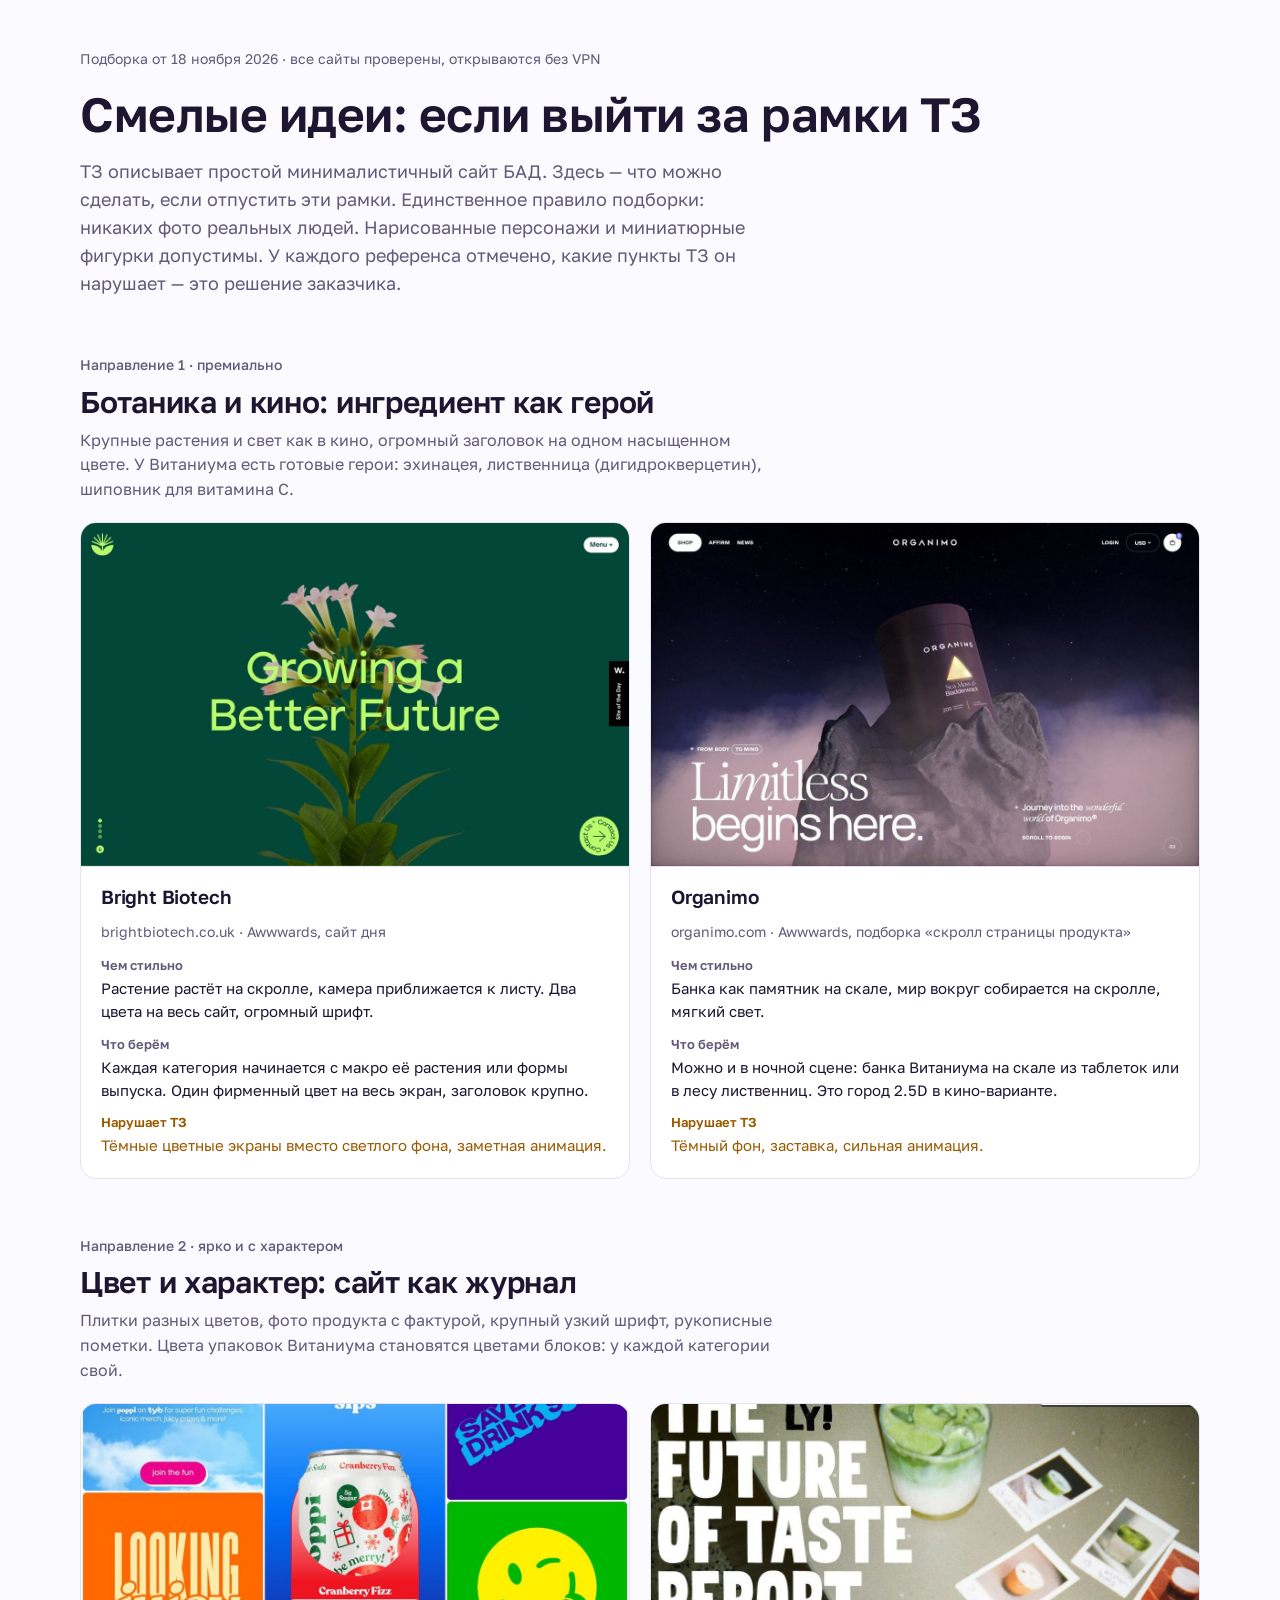
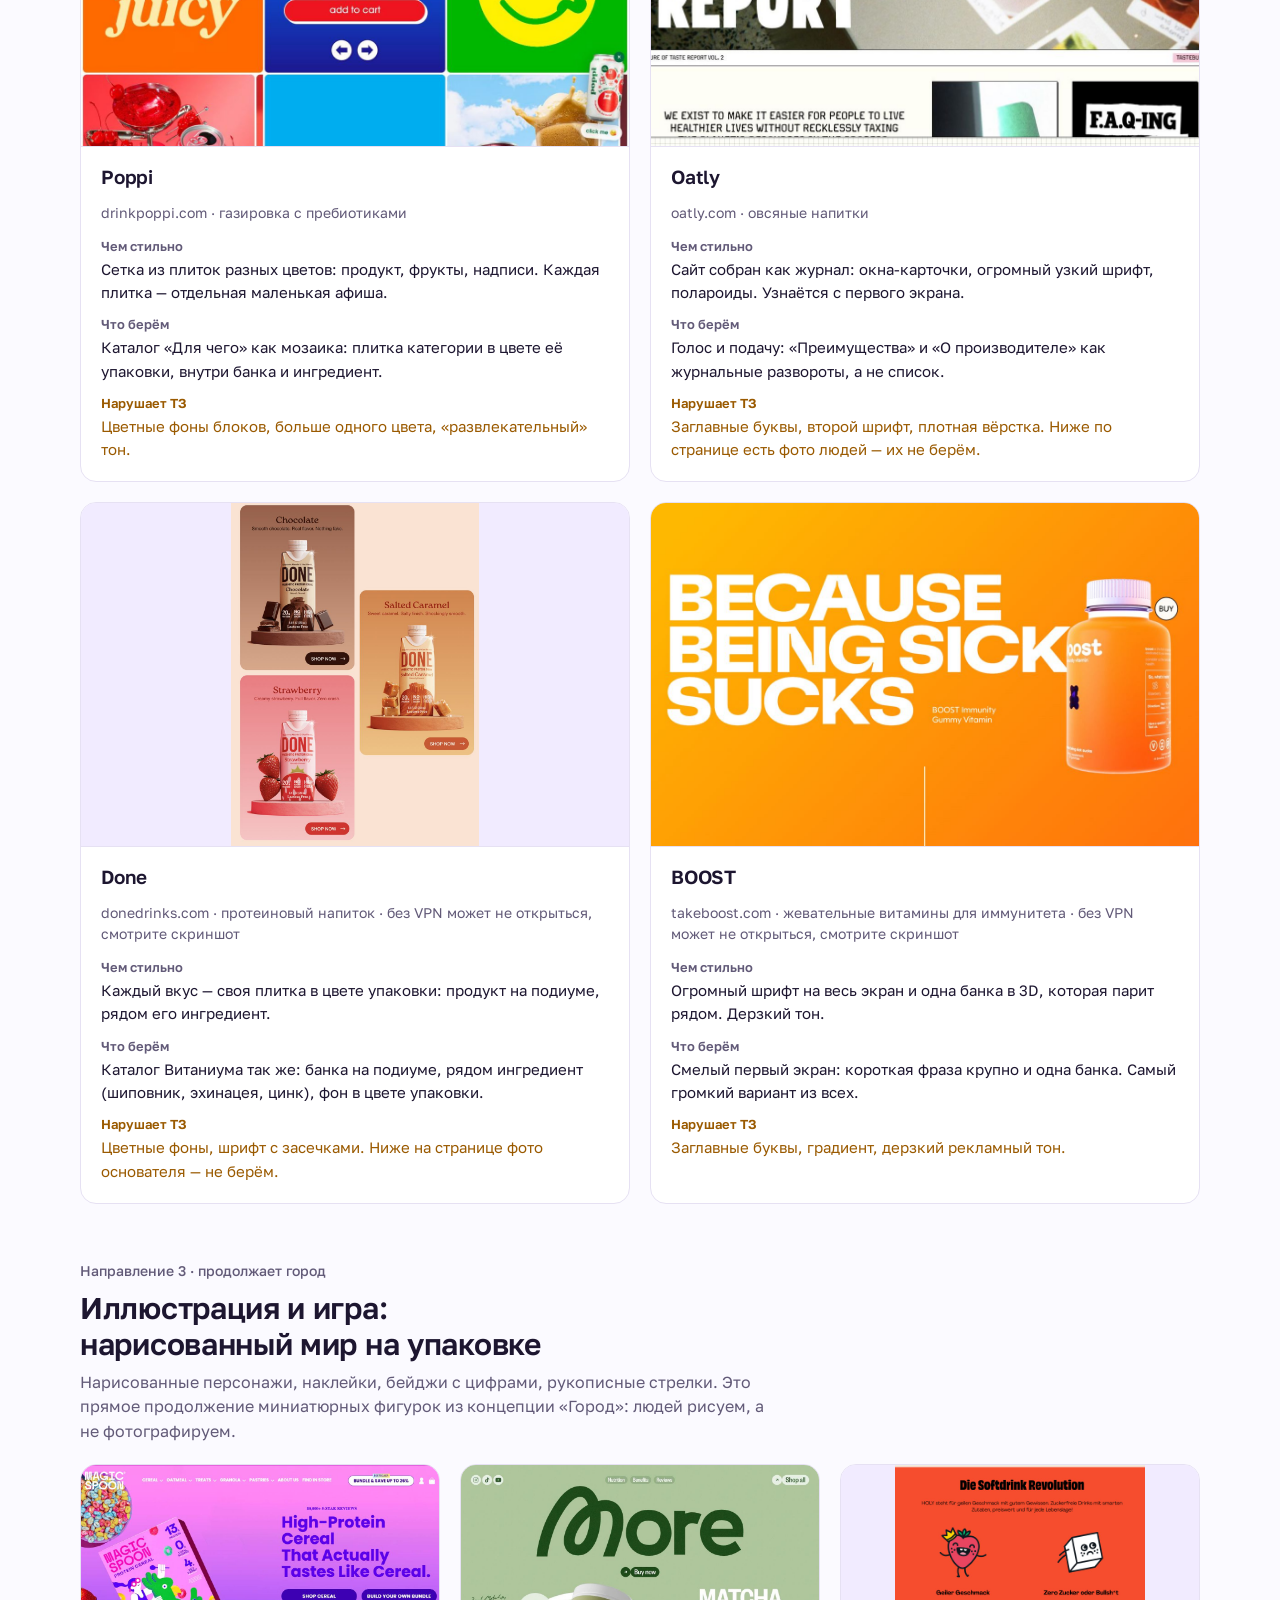
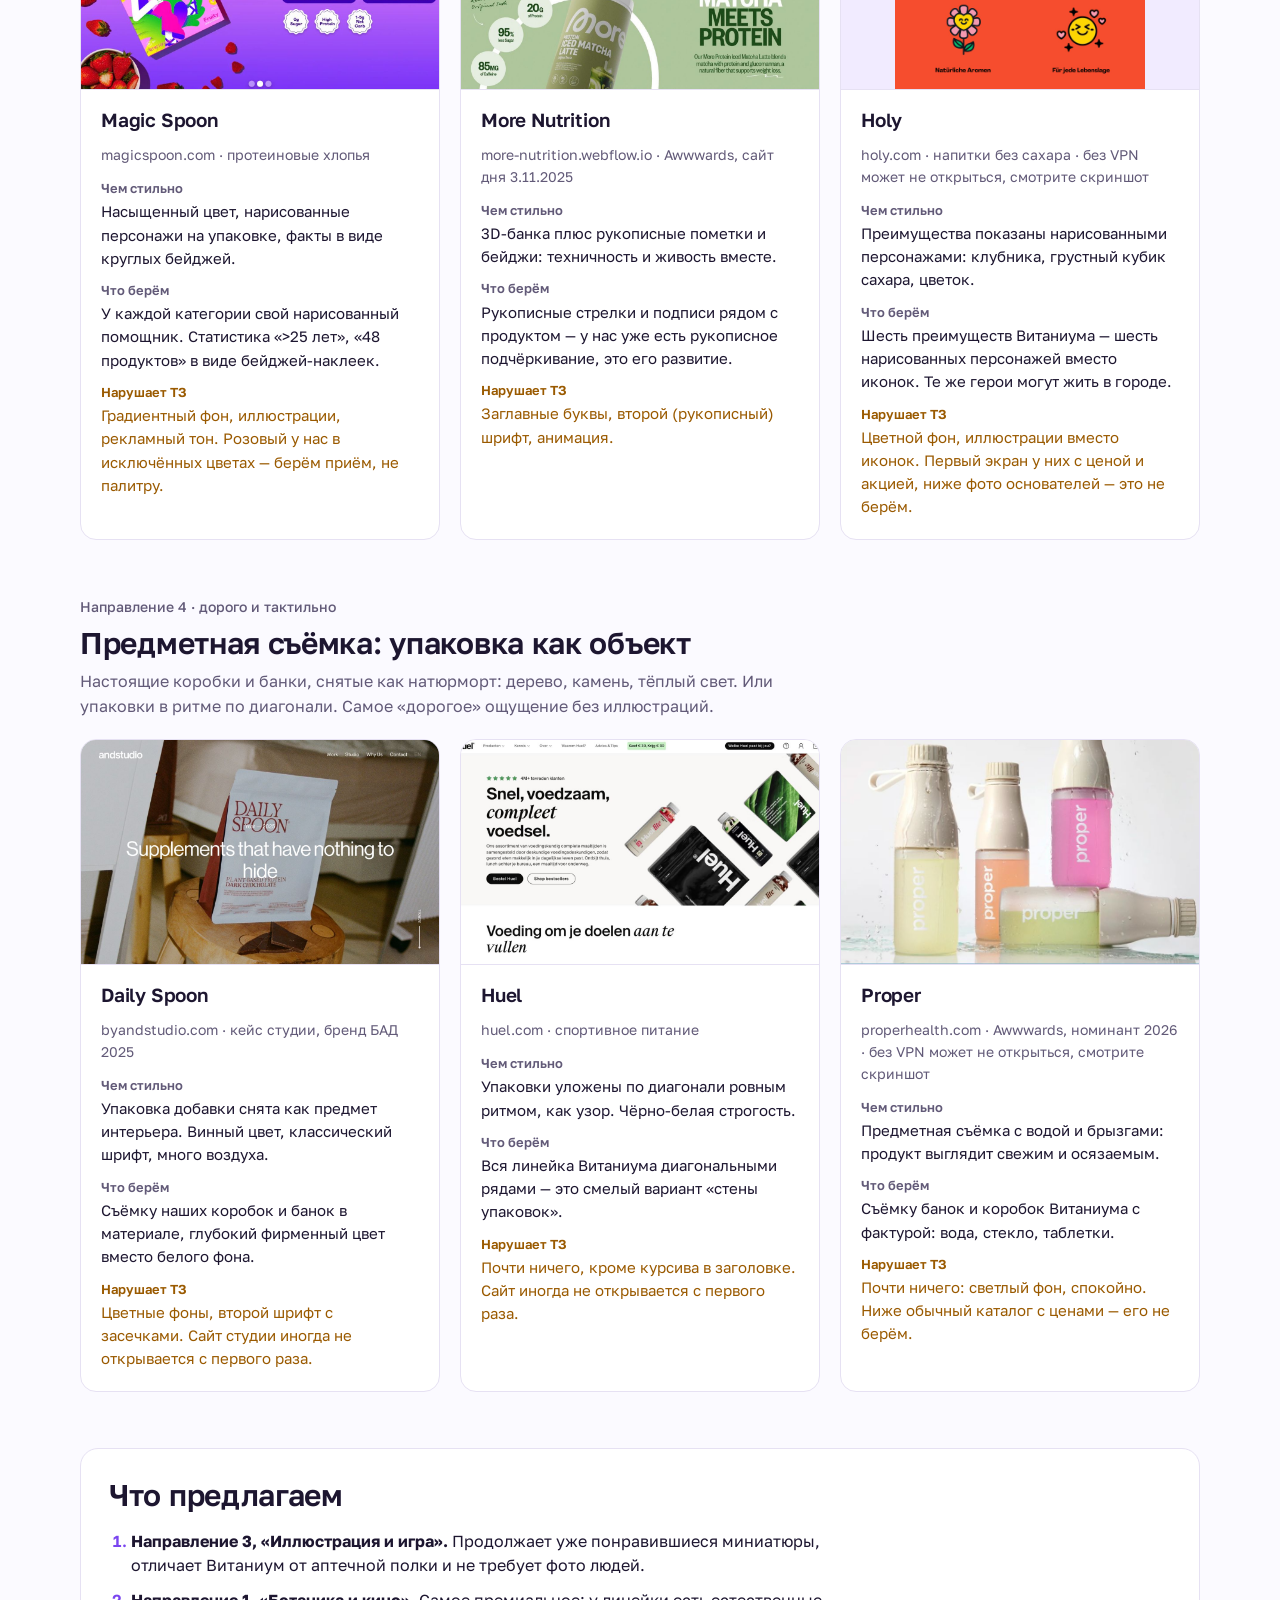
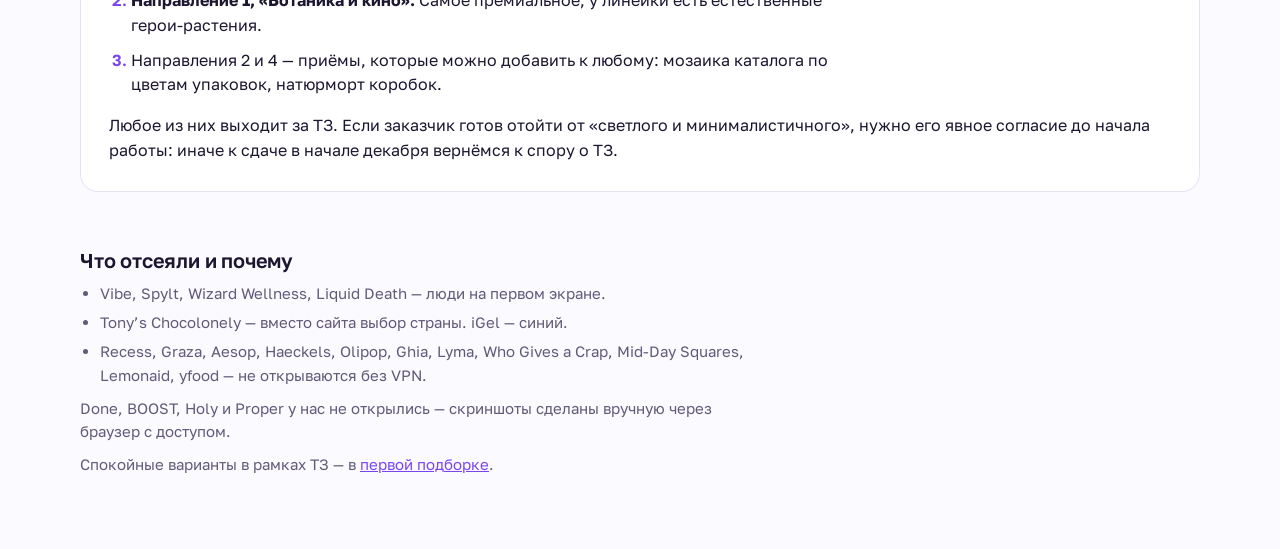
==== references/bold/index.html @ 851489c5 "Add bold reference board Co-Authored-By: Claude Opus 5.5 <noreply@anthropic.com>" ====
<!doctype html>
<html lang="ru">
<head>
<meta charset="utf-8">
<meta name="viewport" content="width=device-width, initial-scale=1, viewport-fit=cover">
<meta name="robots" content="noindex">
<style>:root{color-scheme:light}body{margin:0;font:14px system-ui,sans-serif}img{max-width:100%}[hidden]{display:none!important}</style>
<title>Витаниум — смелые идеи</title>
<link rel="preconnect" href="https://fonts.googleapis.com">
<link rel="stylesheet" href="https://fonts.googleapis.com/css2?family=Golos+Text:wght@400;500;600&display=swap">
<style>
/* Layout: narrow reading column; each direction is a band with two reference cards side by side, stacking on phones */
:root {
  --bg: #fbfaff;
  --surface: #ffffff;
  --fg: #1d1630;
  --muted: #625a78;
  --line: #e6e1f3;
  --accent: #7a45f0;
  --accent-soft: #f1ebff;
  --warn: #9a5a00;
  --font: "Golos Text", system-ui, -apple-system, "Segoe UI", Roboto, sans-serif;
}
@media (prefers-color-scheme: dark) { :root:not([data-theme="light"]) {
  --bg: #141020; --surface: #1c1730; --fg: #eeeaf7; --muted: #a79fbd; --line: #2e2747;
  --accent: #b393ff; --accent-soft: #261f40; --warn: #f0b45c; color-scheme: dark } }
:root[data-theme="dark"] {
  --bg: #141020; --surface: #1c1730; --fg: #eeeaf7; --muted: #a79fbd; --line: #2e2747;
  --accent: #b393ff; --accent-soft: #261f40; --warn: #f0b45c; color-scheme: dark }

body { background: var(--bg); color: var(--fg); font-family: var(--font); font-size: 16px; line-height: 1.55; }
.wrap { max-width: 1120px; margin: 0 auto; padding-left: max(16px, env(safe-area-inset-left, 0px)); padding-right: max(16px, env(safe-area-inset-right, 0px)); padding-block: 48px 72px; display: grid; gap: 56px; }
h1, h2, h3 { text-wrap: balance; margin: 0; font-weight: 600; letter-spacing: -0.01em; }
h1 { font-size: clamp(30px, 4.6vw, 48px); line-height: 1.1; }
h2 { font-size: clamp(22px, 2.8vw, 30px); line-height: 1.2; }
h3 { font-size: 19px; line-height: 1.3; }
p { margin: 0; }
a { color: var(--accent); }
a:focus-visible { outline: 2px solid var(--accent); outline-offset: 2px; border-radius: 2px; }
.lede { max-width: 62ch; color: var(--muted); font-size: 18px; }
.intro { display: grid; gap: 18px; }
.date { color: var(--muted); font-size: 14px; }

.traits { display: grid; grid-template-columns: repeat(auto-fit, minmax(220px, 1fr)); gap: 12px; }
.trait { background: var(--accent-soft); border-radius: 14px; padding: 18px; display: grid; gap: 6px; }
.trait b { font-weight: 600; }
.trait span { color: var(--muted); font-size: 15px; }

.dir { display: grid; gap: 20px; }
.dir-head { display: grid; gap: 8px; max-width: 70ch; }
.tag { font-size: 14px; font-weight: 500; color: var(--accent); }
.dir-head p { color: var(--muted); }
.cards { display: grid; grid-template-columns: repeat(auto-fit, minmax(300px, 1fr)); gap: 20px; }
.card { background: var(--surface); border: 1px solid var(--line); border-radius: 16px; overflow: hidden; display: grid; grid-template-rows: auto 1fr; min-width: 0; }
.card img { display: block; width: 100%; aspect-ratio: 16 / 10; object-fit: cover; object-position: top; border-bottom: 1px solid var(--line); }
.card-body { padding: 18px 20px 20px; display: grid; gap: 12px; align-content: start; min-width: 0; }
.card-body h3 a { color: var(--fg); text-decoration: none; }
.card-body h3 a:hover { color: var(--accent); }
.url { font-size: 14px; color: var(--muted); overflow-wrap: anywhere; }
dl { margin: 0; display: grid; gap: 10px; }
dt { font-size: 13px; font-weight: 600; color: var(--muted); }
dd { margin: 2px 0 0; font-size: 15px; }
.careful dd { color: var(--warn); }

.pick { background: var(--surface); border: 1px solid var(--line); border-radius: 18px; padding: 28px; display: grid; gap: 16px; }
.pick ol { margin: 0; padding-left: 22px; display: grid; gap: 10px; max-width: 70ch; }
.pick li::marker { color: var(--accent); font-weight: 600; }
.notes { display: grid; gap: 10px; color: var(--muted); font-size: 15px; max-width: 75ch; }
.notes h2 { color: var(--fg); font-size: 20px; }
.notes ul { margin: 0; padding-left: 20px; display: grid; gap: 6px; }
.careful dt { color: var(--warn); }
.card img.fit { object-fit: contain; background: var(--accent-soft); }
.cards.two { grid-template-columns: repeat(2, minmax(0, 1fr)); }
@media (max-width: 700px) { .cards.two { grid-template-columns: 1fr; } }
</style>
</head>
<body>

<div class="wrap">

  <header class="intro">
    <p class="date">Подборка от 18 ноября 2026 · все сайты проверены, открываются без VPN</p>
    <h1>Смелые идеи: если выйти за рамки ТЗ</h1>
    <p class="lede">ТЗ описывает простой минималистичный сайт БАД. Здесь — что можно сделать, если отпустить эти рамки. Единственное правило подборки: никаких фото реальных людей. Нарисованные персонажи и миниатюрные фигурки допустимы. У каждого референса отмечено, какие пункты ТЗ он нарушает — это решение заказчика.</p>
  </header>

  <section class="dir" aria-labelledby="t-1">
    <div class="dir-head">
      <p class="tag">Направление 1 · премиально</p>
      <h2 id="t-1">Ботаника и кино: ингредиент как герой</h2>
      <p>Крупные растения и свет как в кино, огромный заголовок на одном насыщенном цвете. У Витаниума есть готовые герои: эхинацея, лиственница (дигидрокверцетин), шиповник для витамина C.</p>
    </div>
    <div class="cards">
      <article class="card">
        <img src="img/bright.jpg" alt="Bright Biotech: глубокий зелёный фон, цветущее растение, огромный салатовый заголовок «Growing a Better Future»" loading="lazy">
        <div class="card-body">
          <h3><a href="https://www.brightbiotech.co.uk/" target="_blank" rel="noopener">Bright Biotech</a></h3>
          <p class="url">brightbiotech.co.uk · Awwwards, сайт дня</p>
          <dl>
            <div><dt>Чем стильно</dt><dd>Растение растёт на скролле, камера приближается к листу. Два цвета на весь сайт, огромный шрифт.</dd></div>
            <div><dt>Что берём</dt><dd>Каждая категория начинается с макро её растения или формы выпуска. Один фирменный цвет на весь экран, заголовок крупно.</dd></div>
            <div class="careful"><dt>Нарушает ТЗ</dt><dd>Тёмные цветные экраны вместо светлого фона, заметная анимация.</dd></div>
          </dl>
        </div>
      </article>
      <article class="card">
        <img src="img/organimo.jpg" alt="Organimo: банка стоит на скале среди облаков, сиреневое небо" loading="lazy">
        <div class="card-body">
          <h3><a href="https://organimo.com/" target="_blank" rel="noopener">Organimo</a></h3>
          <p class="url">organimo.com · Awwwards, подборка «скролл страницы продукта»</p>
          <dl>
            <div><dt>Чем стильно</dt><dd>Банка как памятник на скале, мир вокруг собирается на скролле, мягкий свет.</dd></div>
            <div><dt>Что берём</dt><dd>Можно и в ночной сцене: банка Витаниума на скале из таблеток или в лесу лиственниц. Это город 2.5D в кино-варианте.</dd></div>
            <div class="careful"><dt>Нарушает ТЗ</dt><dd>Тёмный фон, заставка, сильная анимация.</dd></div>
          </dl>
        </div>
      </article>
    </div>
  </section>

  <section class="dir" aria-labelledby="t-2">
    <div class="dir-head">
      <p class="tag">Направление 2 · ярко и с характером</p>
      <h2 id="t-2">Цвет и характер: сайт как журнал</h2>
      <p>Плитки разных цветов, фото продукта с фактурой, крупный узкий шрифт, рукописные пометки. Цвета упаковок Витаниума становятся цветами блоков: у каждой категории свой.</p>
    </div>
    <div class="cards two">
      <article class="card">
        <img src="img/poppi.jpg" alt="Poppi: сетка из ярких цветных плиток — банка, фрукты, смайлик, надпись «Looking juicy»" loading="lazy">
        <div class="card-body">
          <h3><a href="https://drinkpoppi.com/" target="_blank" rel="noopener">Poppi</a></h3>
          <p class="url">drinkpoppi.com · газировка с пребиотиками</p>
          <dl>
            <div><dt>Чем стильно</dt><dd>Сетка из плиток разных цветов: продукт, фрукты, надписи. Каждая плитка — отдельная маленькая афиша.</dd></div>
            <div><dt>Что берём</dt><dd>Каталог «Для чего» как мозаика: плитка категории в цвете её упаковки, внутри банка и ингредиент.</dd></div>
            <div class="careful"><dt>Нарушает ТЗ</dt><dd>Цветные фоны блоков, больше одного цвета, «развлекательный» тон.</dd></div>
          </dl>
        </div>
      </article>
      <article class="card">
        <img src="img/oatly.jpg" alt="Oatly: огромный узкий заголовок «The Future of Taste Report» поверх фото стакана и полароидов" loading="lazy">
        <div class="card-body">
          <h3><a href="https://www.oatly.com/" target="_blank" rel="noopener">Oatly</a></h3>
          <p class="url">oatly.com · овсяные напитки</p>
          <dl>
            <div><dt>Чем стильно</dt><dd>Сайт собран как журнал: окна-карточки, огромный узкий шрифт, полароиды. Узнаётся с первого экрана.</dd></div>
            <div><dt>Что берём</dt><dd>Голос и подачу: «Преимущества» и «О производителе» как журнальные развороты, а не список.</dd></div>
            <div class="careful"><dt>Нарушает ТЗ</dt><dd>Заглавные буквы, второй шрифт, плотная вёрстка. Ниже по странице есть фото людей — их не берём.</dd></div>
          </dl>
        </div>
      </article>
      <article class="card">
        <img class="fit" src="img/done.jpg" alt="Done: карточки вкусов — пачка напитка на подиуме с шоколадом, карамелью или клубникой, каждая плитка в цвете своего вкуса" loading="lazy">
        <div class="card-body">
          <h3><a href="https://donedrinks.com/" target="_blank" rel="noopener">Done</a></h3>
          <p class="url">donedrinks.com · протеиновый напиток · без VPN может не открыться, смотрите скриншот</p>
          <dl>
            <div><dt>Чем стильно</dt><dd>Каждый вкус — своя плитка в цвете упаковки: продукт на подиуме, рядом его ингредиент.</dd></div>
            <div><dt>Что берём</dt><dd>Каталог Витаниума так же: банка на подиуме, рядом ингредиент (шиповник, эхинацея, цинк), фон в цвете упаковки.</dd></div>
            <div class="careful"><dt>Нарушает ТЗ</dt><dd>Цветные фоны, шрифт с засечками. Ниже на странице фото основателя — не берём.</dd></div>
          </dl>
        </div>
      </article>
      <article class="card">
        <img src="img/boost.jpg" alt="BOOST: оранжевый фон, огромный белый заголовок «Because being sick sucks», справа парит оранжевая банка" loading="lazy">
        <div class="card-body">
          <h3><a href="https://takeboost.com/" target="_blank" rel="noopener">BOOST</a></h3>
          <p class="url">takeboost.com · жевательные витамины для иммунитета · без VPN может не открыться, смотрите скриншот</p>
          <dl>
            <div><dt>Чем стильно</dt><dd>Огромный шрифт на весь экран и одна банка в 3D, которая парит рядом. Дерзкий тон.</dd></div>
            <div><dt>Что берём</dt><dd>Смелый первый экран: короткая фраза крупно и одна банка. Самый громкий вариант из всех.</dd></div>
            <div class="careful"><dt>Нарушает ТЗ</dt><dd>Заглавные буквы, градиент, дерзкий рекламный тон.</dd></div>
          </dl>
        </div>
      </article>
    </div>
  </section>

  <section class="dir" aria-labelledby="t-3">
    <div class="dir-head">
      <p class="tag">Направление 3 · продолжает город</p>
      <h2 id="t-3">Иллюстрация и игра: нарисованный мир на упаковке</h2>
      <p>Нарисованные персонажи, наклейки, бейджи с цифрами, рукописные стрелки. Это прямое продолжение миниатюрных фигурок из концепции «Город»: людей рисуем, а не фотографируем.</p>
    </div>
    <div class="cards">
      <article class="card">
        <img src="img/magicspoon.jpg" alt="Magic Spoon: розово-фиолетовый фон, коробка с нарисованным персонажем, вокруг клубника, бейджи «0 g sugar»" loading="lazy">
        <div class="card-body">
          <h3><a href="https://magicspoon.com/" target="_blank" rel="noopener">Magic Spoon</a></h3>
          <p class="url">magicspoon.com · протеиновые хлопья</p>
          <dl>
            <div><dt>Чем стильно</dt><dd>Насыщенный цвет, нарисованные персонажи на упаковке, факты в виде круглых бейджей.</dd></div>
            <div><dt>Что берём</dt><dd>У каждой категории свой нарисованный помощник. Статистика «>25 лет», «48 продуктов» в виде бейджей-наклеек.</dd></div>
            <div class="careful"><dt>Нарушает ТЗ</dt><dd>Градиентный фон, иллюстрации, рекламный тон. Розовый у нас в исключённых цветах — берём приём, не палитру.</dd></div>
          </dl>
        </div>
      </article>
      <article class="card">
        <img src="img/more.jpg" alt="More Nutrition: зелёный экран, банка в 3D, вокруг кружки с цифрами и рукописная подпись" loading="lazy">
        <div class="card-body">
          <h3><a href="https://more-nutrition.webflow.io/" target="_blank" rel="noopener">More Nutrition</a></h3>
          <p class="url">more-nutrition.webflow.io · Awwwards, сайт дня 3.11.2025</p>
          <dl>
            <div><dt>Чем стильно</dt><dd>3D-банка плюс рукописные пометки и бейджи: техничность и живость вместе.</dd></div>
            <div><dt>Что берём</dt><dd>Рукописные стрелки и подписи рядом с продуктом — у нас уже есть рукописное подчёркивание, это его развитие.</dd></div>
            <div class="careful"><dt>Нарушает ТЗ</dt><dd>Заглавные буквы, второй (рукописный) шрифт, анимация.</dd></div>
          </dl>
        </div>
      </article>
      <article class="card">
        <img class="fit" src="img/holy.jpg" alt="Holy: красный блок с нарисованными персонажами — клубника в короне, кубик сахара, цветок, солнце" loading="lazy">
        <div class="card-body">
          <h3><a href="https://holy.com/" target="_blank" rel="noopener">Holy</a></h3>
          <p class="url">holy.com · напитки без сахара · без VPN может не открыться, смотрите скриншот</p>
          <dl>
            <div><dt>Чем стильно</dt><dd>Преимущества показаны нарисованными персонажами: клубника, грустный кубик сахара, цветок.</dd></div>
            <div><dt>Что берём</dt><dd>Шесть преимуществ Витаниума — шесть нарисованных персонажей вместо иконок. Те же герои могут жить в городе.</dd></div>
            <div class="careful"><dt>Нарушает ТЗ</dt><dd>Цветной фон, иллюстрации вместо иконок. Первый экран у них с ценой и акцией, ниже фото основателей — это не берём.</dd></div>
          </dl>
        </div>
      </article>
    </div>
  </section>

  <section class="dir" aria-labelledby="t-4">
    <div class="dir-head">
      <p class="tag">Направление 4 · дорого и тактильно</p>
      <h2 id="t-4">Предметная съёмка: упаковка как объект</h2>
      <p>Настоящие коробки и банки, снятые как натюрморт: дерево, камень, тёплый свет. Или упаковки в ритме по диагонали. Самое «дорогое» ощущение без иллюстраций.</p>
    </div>
    <div class="cards">
      <article class="card">
        <img src="img/dailyspoon.jpg" alt="Daily Spoon: пакет добавки на деревянном табурете, тёплый свет, заголовок «Supplements that have nothing to hide»" loading="lazy">
        <div class="card-body">
          <h3><a href="https://byandstudio.com/work/daily-spoon/" target="_blank" rel="noopener">Daily Spoon</a></h3>
          <p class="url">byandstudio.com · кейс студии, бренд БАД 2025</p>
          <dl>
            <div><dt>Чем стильно</dt><dd>Упаковка добавки снята как предмет интерьера. Винный цвет, классический шрифт, много воздуха.</dd></div>
            <div><dt>Что берём</dt><dd>Съёмку наших коробок и банок в материале, глубокий фирменный цвет вместо белого фона.</dd></div>
            <div class="careful"><dt>Нарушает ТЗ</dt><dd>Цветные фоны, второй шрифт с засечками. Сайт студии иногда не открывается с первого раза.</dd></div>
          </dl>
        </div>
      </article>
      <article class="card">
        <img src="img/huel.jpg" alt="Huel: белый экран, упаковки и бутылки лежат ровными диагональными рядами справа от заголовка" loading="lazy">
        <div class="card-body">
          <h3><a href="https://huel.com/" target="_blank" rel="noopener">Huel</a></h3>
          <p class="url">huel.com · спортивное питание</p>
          <dl>
            <div><dt>Чем стильно</dt><dd>Упаковки уложены по диагонали ровным ритмом, как узор. Чёрно-белая строгость.</dd></div>
            <div><dt>Что берём</dt><dd>Вся линейка Витаниума диагональными рядами — это смелый вариант «стены упаковок».</dd></div>
            <div class="careful"><dt>Нарушает ТЗ</dt><dd>Почти ничего, кроме курсива в заголовке. Сайт иногда не открывается с первого раза.</dd></div>
          </dl>
        </div>
      </article>
      <article class="card">
        <img src="img/proper.jpg" alt="Proper: матовые бутылки с цветными напитками в брызгах воды на светлом фоне" loading="lazy">
        <div class="card-body">
          <h3><a href="https://properhealth.com/" target="_blank" rel="noopener">Proper</a></h3>
          <p class="url">properhealth.com · Awwwards, номинант 2026 · без VPN может не открыться, смотрите скриншот</p>
          <dl>
            <div><dt>Чем стильно</dt><dd>Предметная съёмка с водой и брызгами: продукт выглядит свежим и осязаемым.</dd></div>
            <div><dt>Что берём</dt><dd>Съёмку банок и коробок Витаниума с фактурой: вода, стекло, таблетки.</dd></div>
            <div class="careful"><dt>Нарушает ТЗ</dt><dd>Почти ничего: светлый фон, спокойно. Ниже обычный каталог с ценами — его не берём.</dd></div>
          </dl>
        </div>
      </article>
    </div>
  </section>

  <section class="pick" aria-labelledby="t-pick">
    <h2 id="t-pick">Что предлагаем</h2>
    <ol>
      <li><b>Направление 3, «Иллюстрация и игра».</b> Продолжает уже понравившиеся миниатюры, отличает Витаниум от аптечной полки и не требует фото людей.</li>
      <li><b>Направление 1, «Ботаника и кино».</b> Самое премиальное; у линейки есть естественные герои-растения.</li>
      <li>Направления 2 и 4 — приёмы, которые можно добавить к любому: мозаика каталога по цветам упаковок, натюрморт коробок.</li>
    </ol>
    <p>Любое из них выходит за ТЗ. Если заказчик готов отойти от «светлого и минималистичного», нужно его явное согласие до начала работы: иначе к сдаче в начале декабря вернёмся к спору о ТЗ.</p>
  </section>

  <section class="notes" aria-labelledby="t-notes">
    <h2 id="t-notes">Что отсеяли и почему</h2>
    <ul>
      <li>Vibe, Spylt, Wizard Wellness, Liquid Death — люди на первом экране.</li>
      <li>Tony’s Chocolonely — вместо сайта выбор страны. iGel — синий.</li>
      <li>Recess, Graza, Aesop, Haeckels, Olipop, Ghia, Lyma, Who Gives a Crap, Mid-Day Squares, Lemonaid, yfood — не открываются без VPN.</li>
    </ul>
    <p>Done, BOOST, Holy и Proper у нас не открылись — скриншоты сделаны вручную через браузер с доступом.</p>
    <p>Спокойные варианты в рамках ТЗ — в <a class="back" href="../" target="_blank" rel="noopener">первой подборке</a>.</p>
  </section>

</div>
</body>
</html>
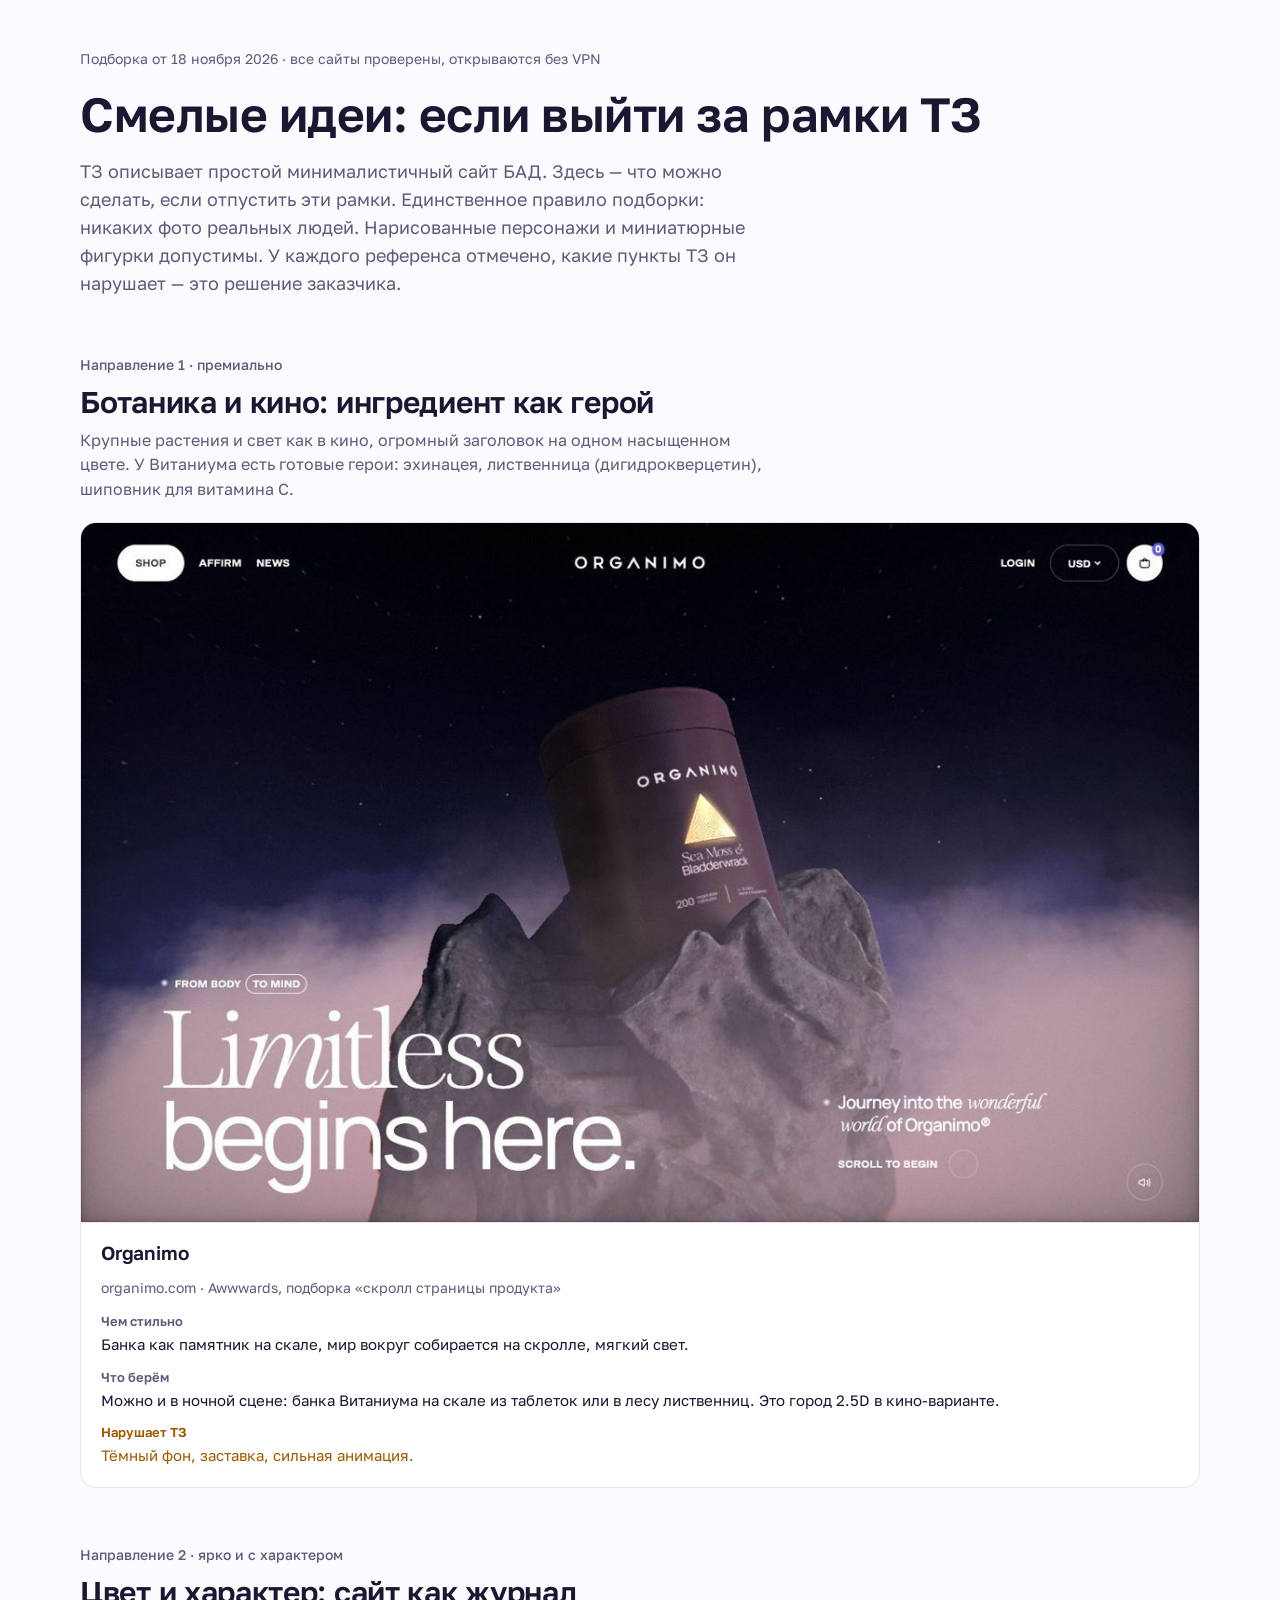
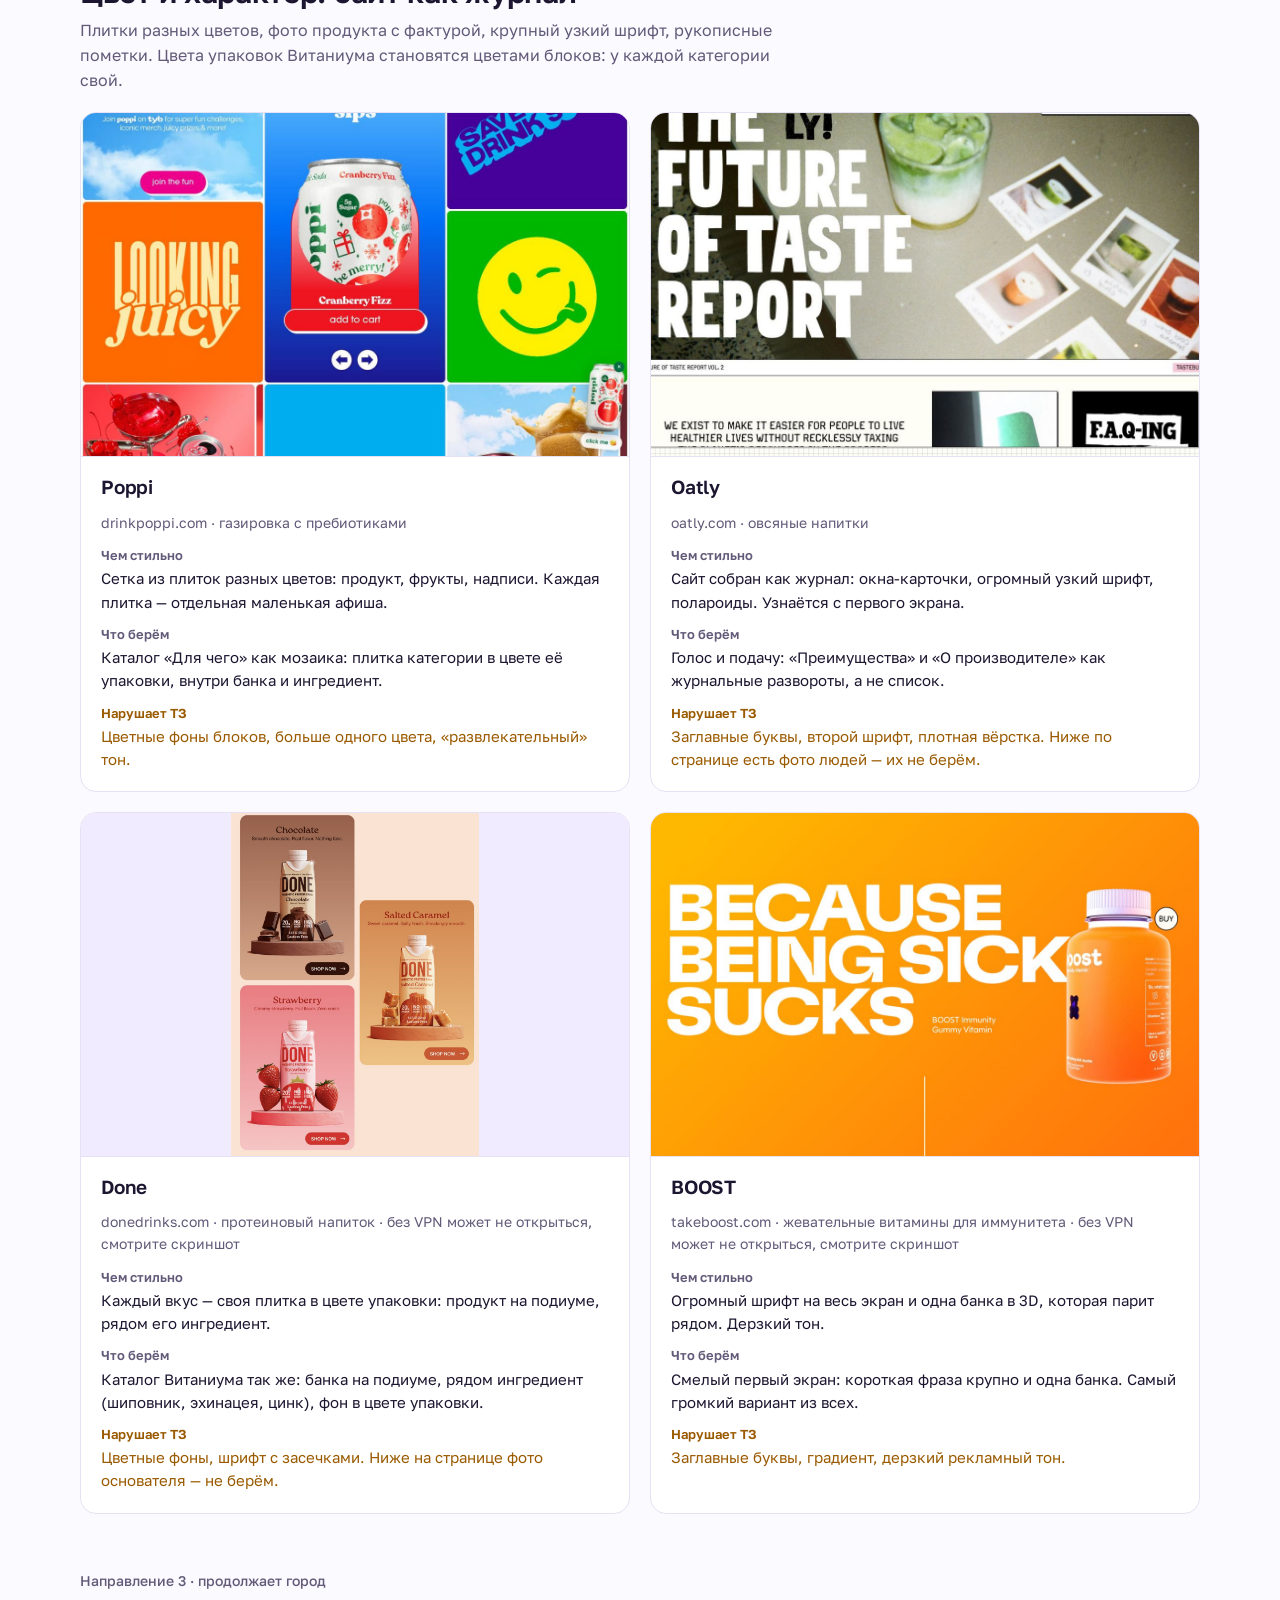
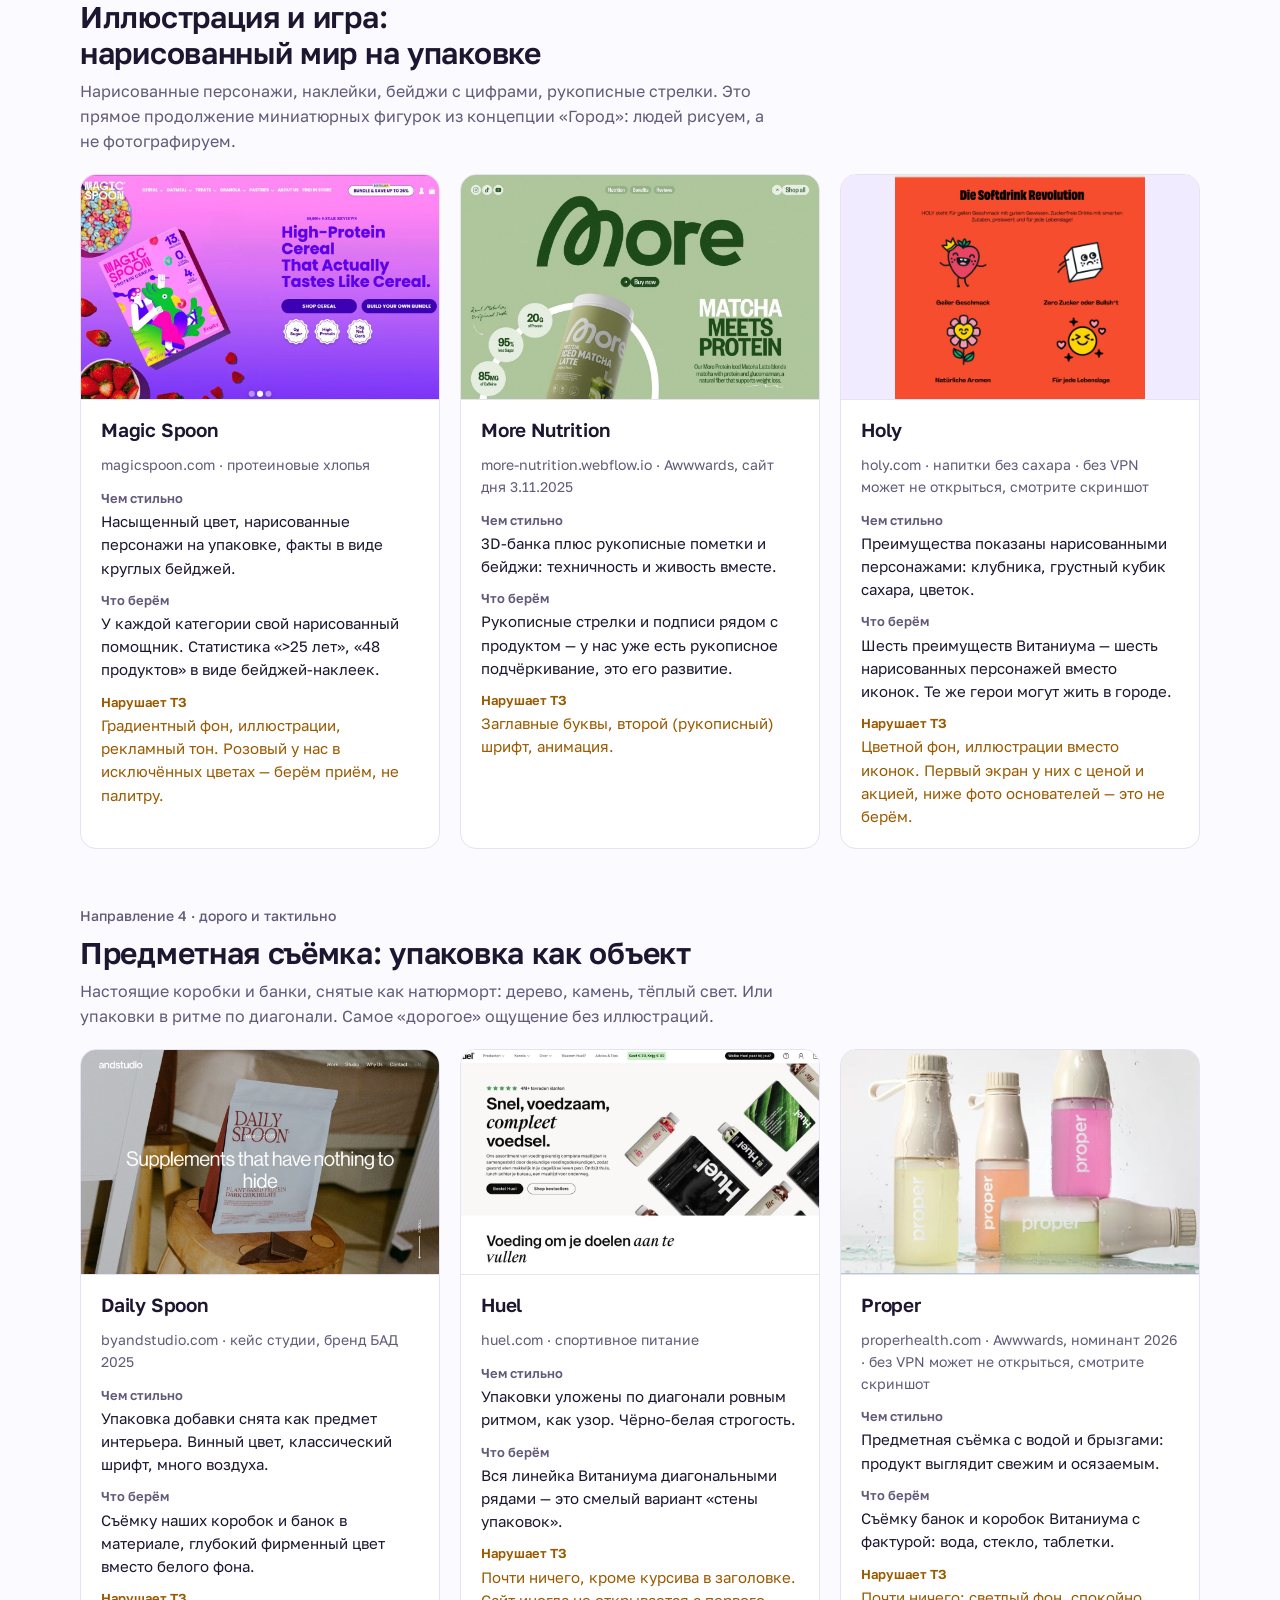
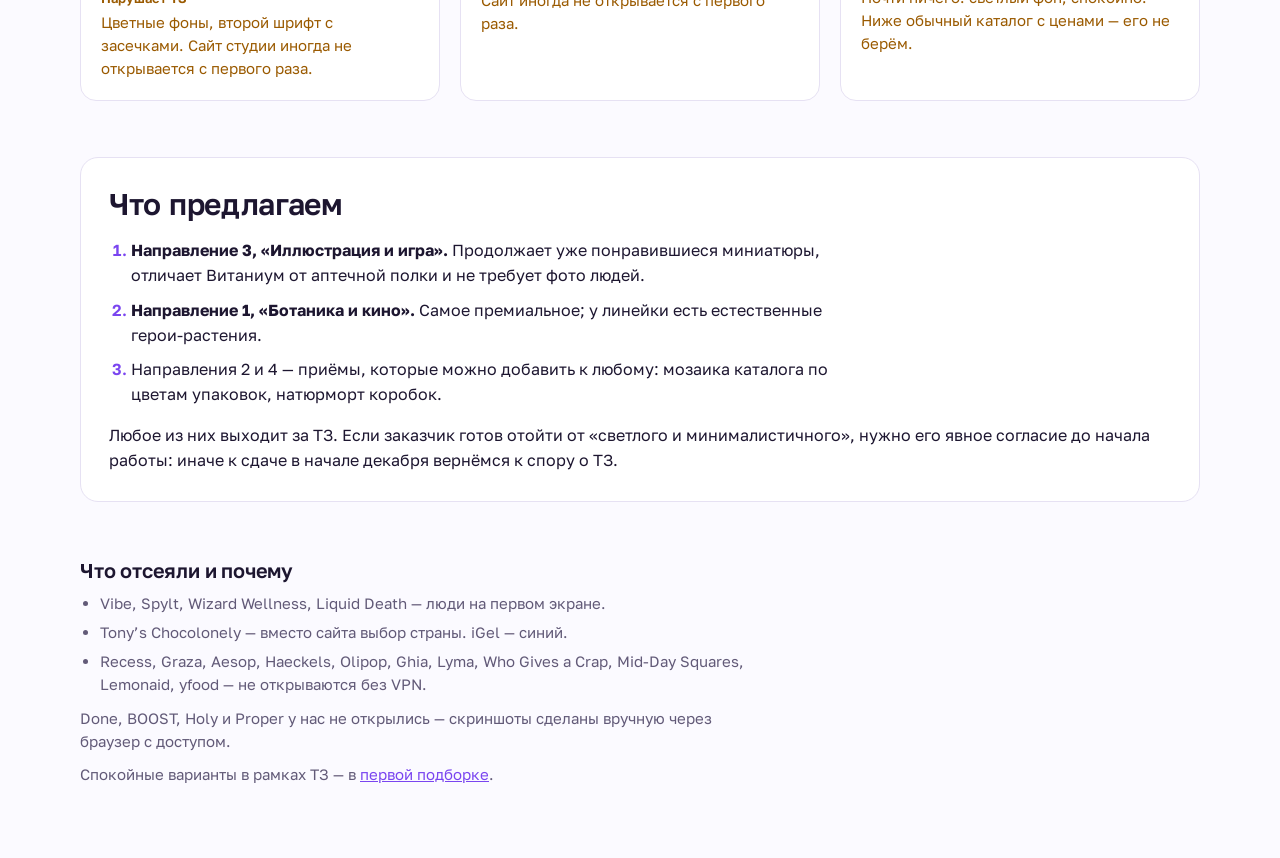
==== commit e7239c20: "Remove Bright Biotech from the bold board Co-Authored-By: Claude Opus 5.5 <noreply@anthropic.com>" ====
--- a/references/bold/index.html
+++ b/references/bold/index.html
@@ -92,18 +92,6 @@
     </div>
     <div class="cards">
       <article class="card">
-        <img src="img/bright.jpg" alt="Bright Biotech: глубокий зелёный фон, цветущее растение, огромный салатовый заголовок «Growing a Better Future»" loading="lazy">
-        <div class="card-body">
-          <h3><a href="https://www.brightbiotech.co.uk/" target="_blank" rel="noopener">Bright Biotech</a></h3>
-          <p class="url">brightbiotech.co.uk · Awwwards, сайт дня</p>
-          <dl>
-            <div><dt>Чем стильно</dt><dd>Растение растёт на скролле, камера приближается к листу. Два цвета на весь сайт, огромный шрифт.</dd></div>
-            <div><dt>Что берём</dt><dd>Каждая категория начинается с макро её растения или формы выпуска. Один фирменный цвет на весь экран, заголовок крупно.</dd></div>
-            <div class="careful"><dt>Нарушает ТЗ</dt><dd>Тёмные цветные экраны вместо светлого фона, заметная анимация.</dd></div>
-          </dl>
-        </div>
-      </article>
-      <article class="card">
         <img src="img/organimo.jpg" alt="Organimo: банка стоит на скале среди облаков, сиреневое небо" loading="lazy">
         <div class="card-body">
           <h3><a href="https://organimo.com/" target="_blank" rel="noopener">Organimo</a></h3>
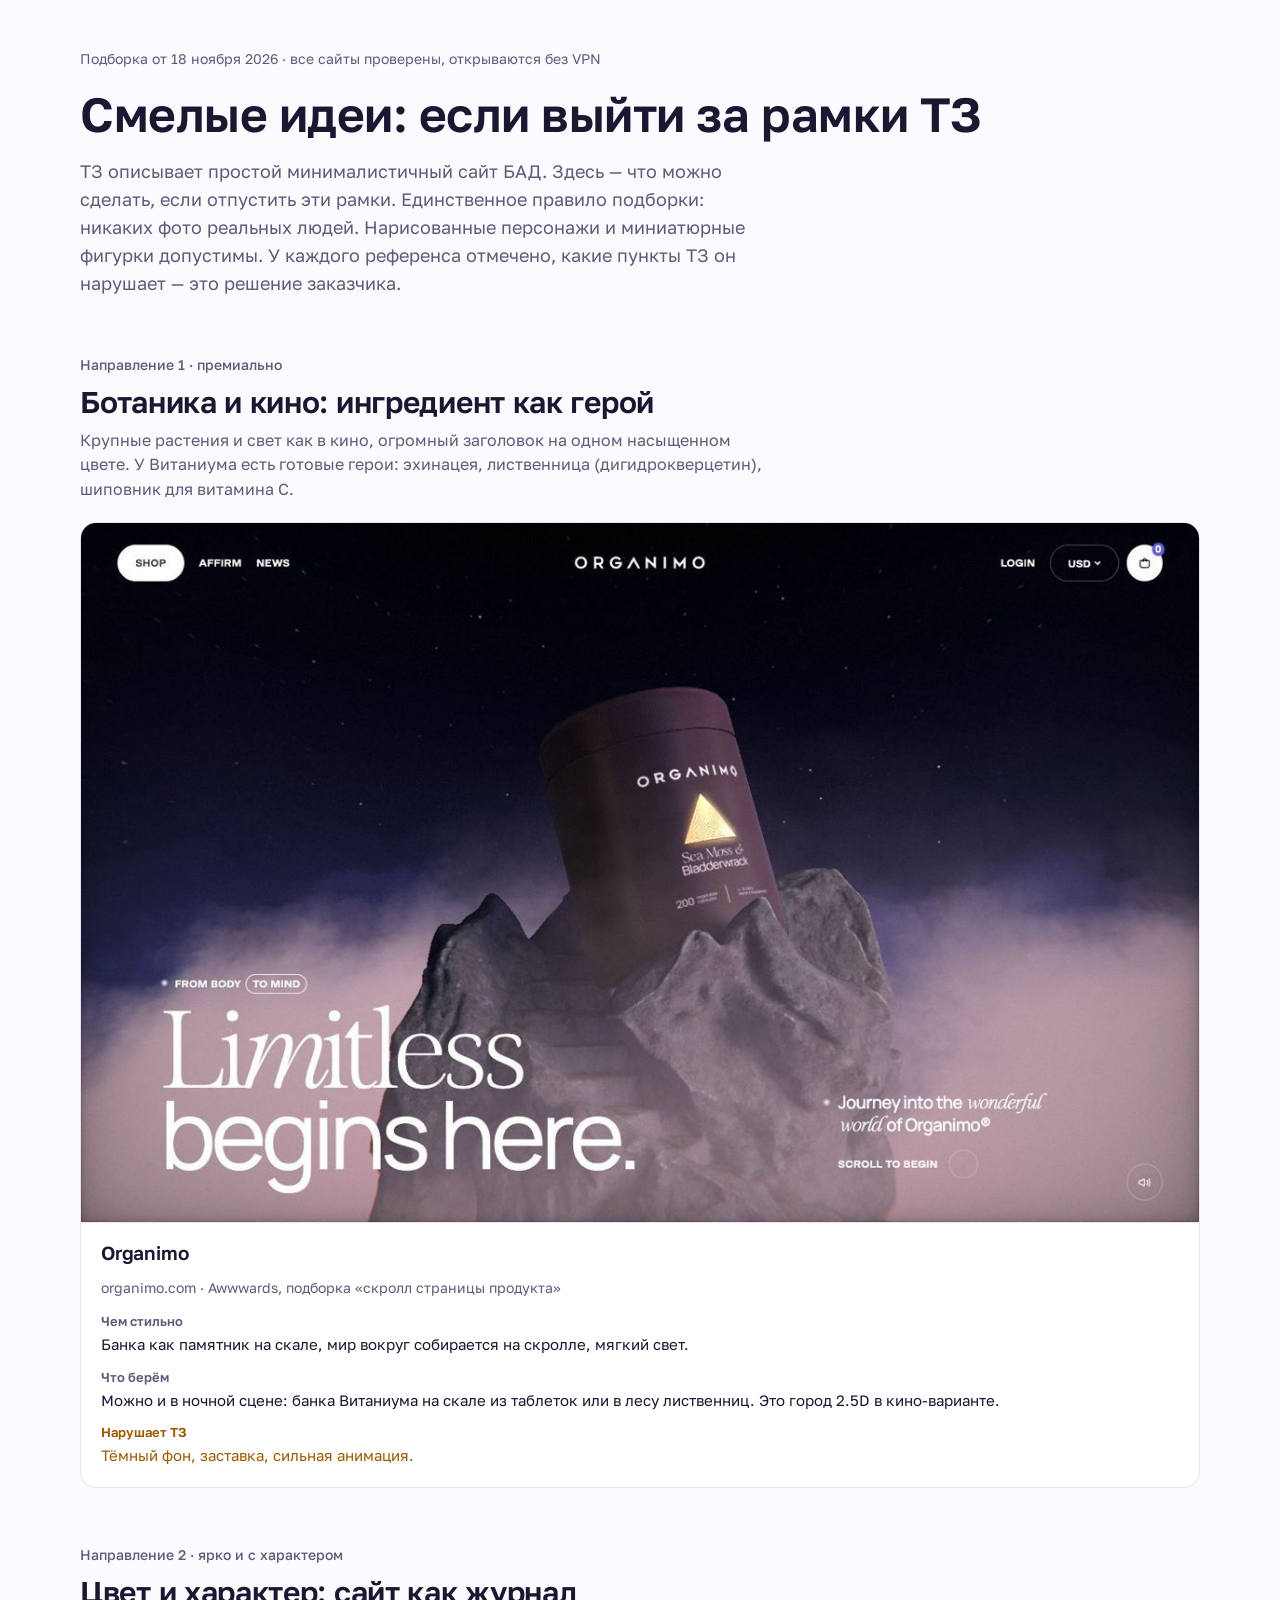
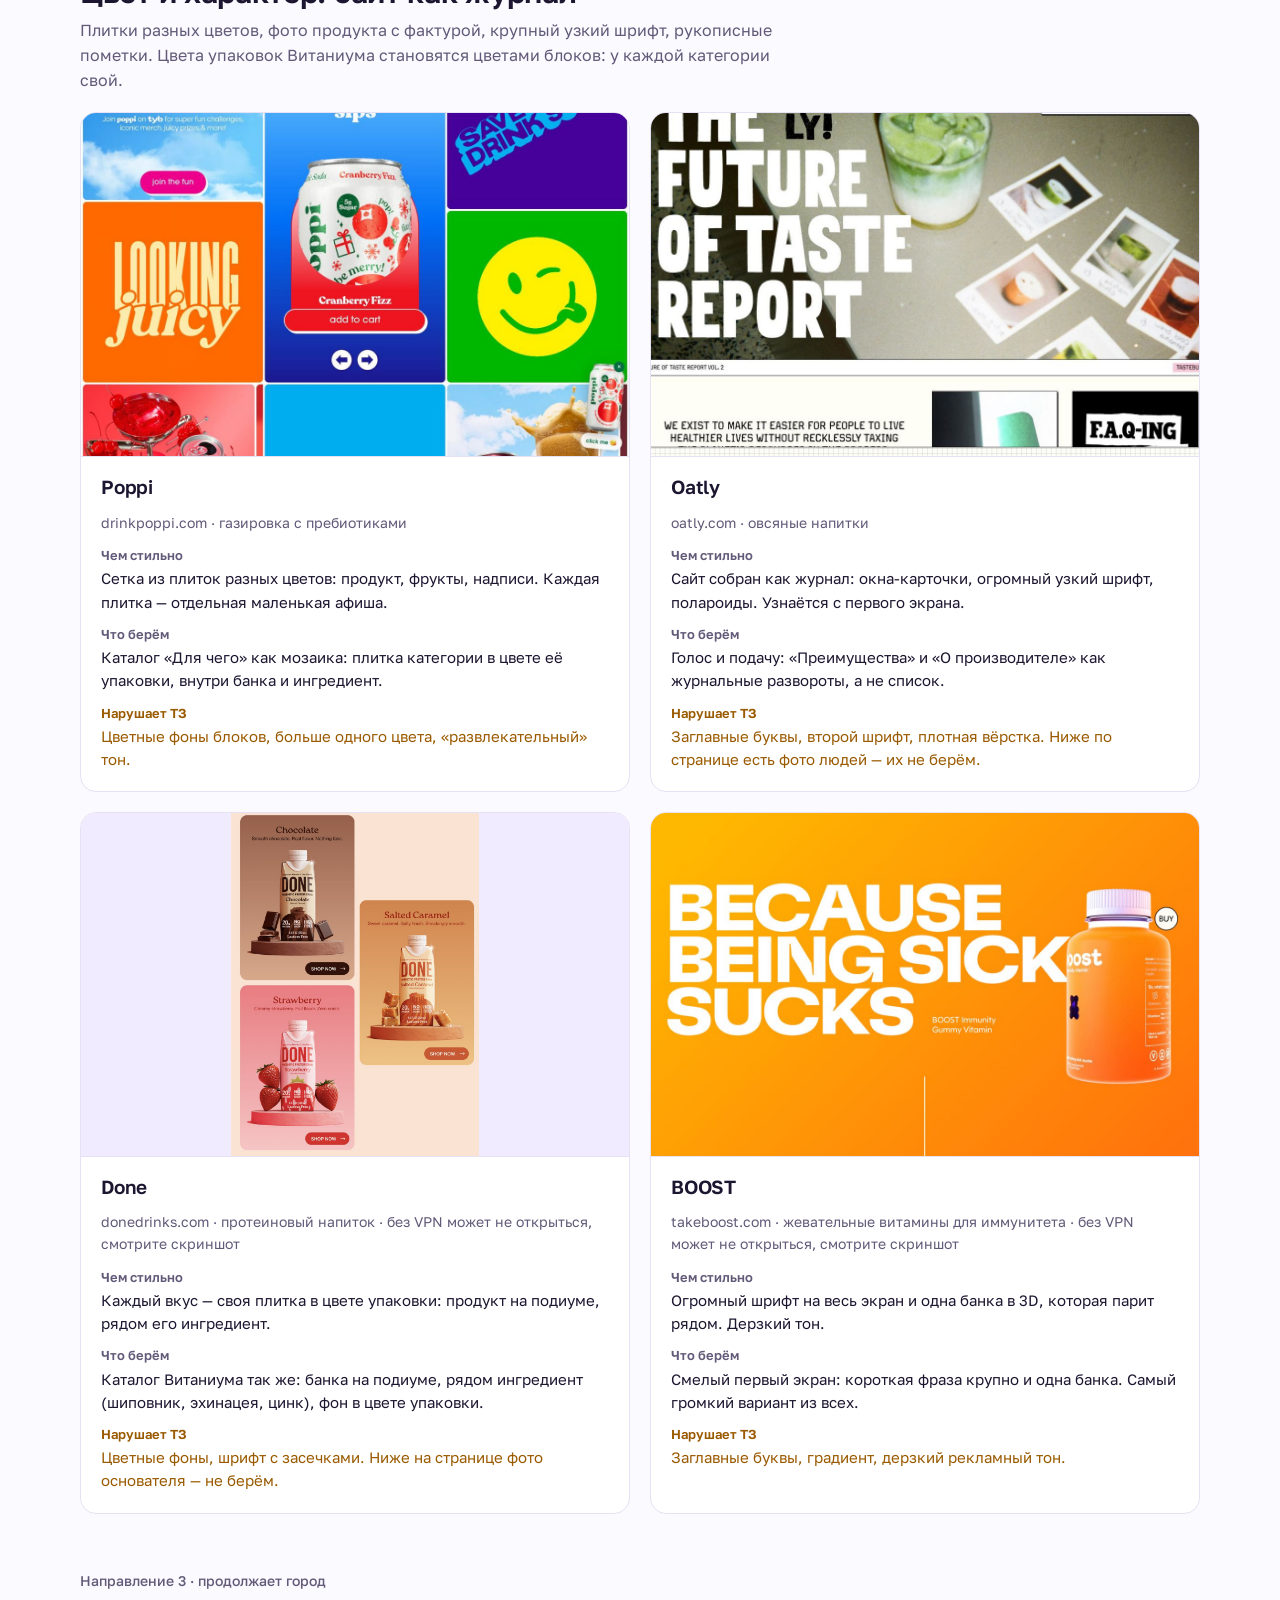
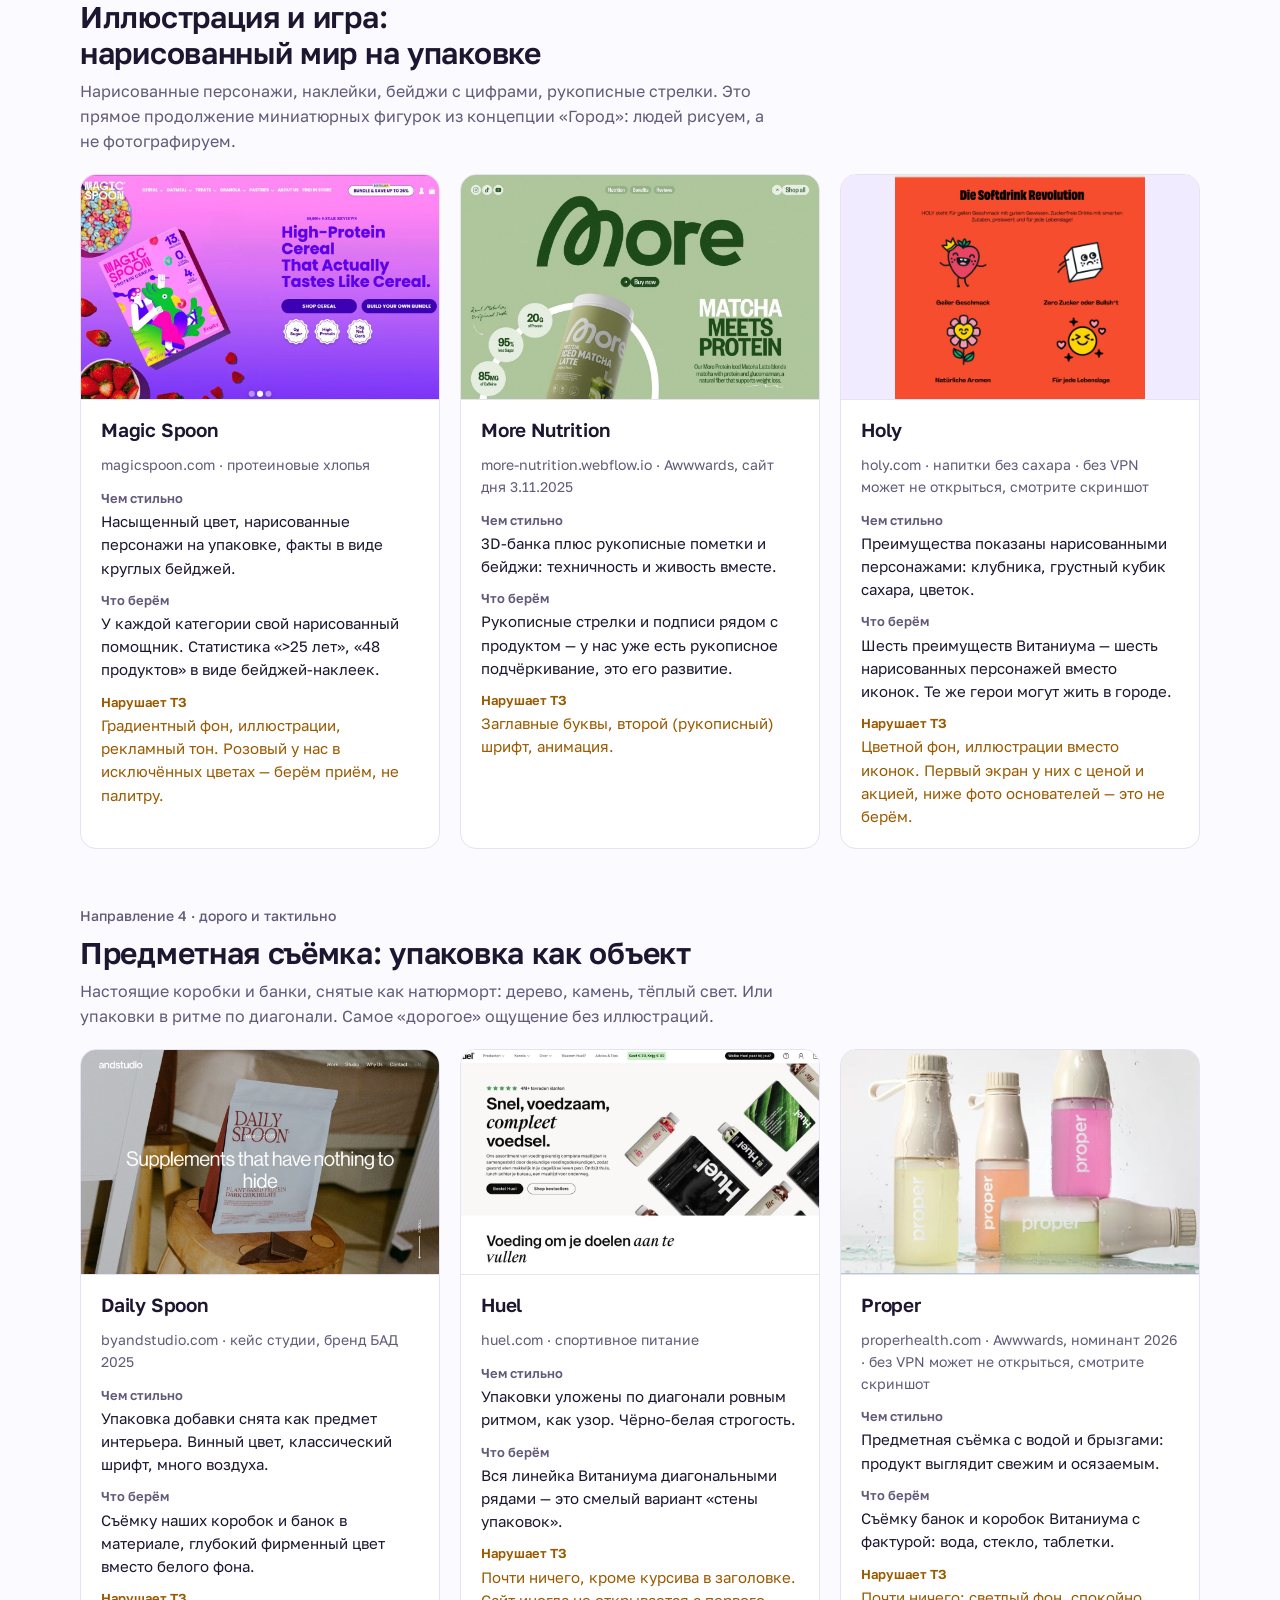
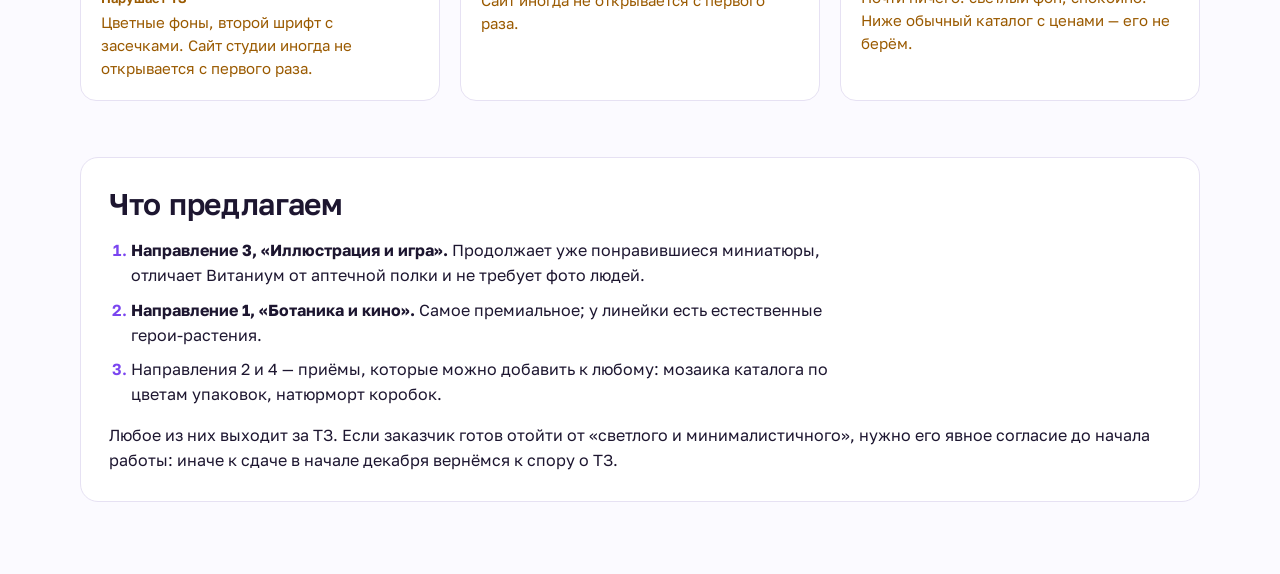
==== commit 037954b0: "Trim reference boards: drop Cymbiotika and the pick/filtered blocks Co-Authored-By: Claude Opus 5.5 " ====
--- a/references/bold/index.html
+++ b/references/bold/index.html
@@ -266,17 +266,6 @@
     <p>Любое из них выходит за ТЗ. Если заказчик готов отойти от «светлого и минималистичного», нужно его явное согласие до начала работы: иначе к сдаче в начале декабря вернёмся к спору о ТЗ.</p>
   </section>
 
-  <section class="notes" aria-labelledby="t-notes">
-    <h2 id="t-notes">Что отсеяли и почему</h2>
-    <ul>
-      <li>Vibe, Spylt, Wizard Wellness, Liquid Death — люди на первом экране.</li>
-      <li>Tony’s Chocolonely — вместо сайта выбор страны. iGel — синий.</li>
-      <li>Recess, Graza, Aesop, Haeckels, Olipop, Ghia, Lyma, Who Gives a Crap, Mid-Day Squares, Lemonaid, yfood — не открываются без VPN.</li>
-    </ul>
-    <p>Done, BOOST, Holy и Proper у нас не открылись — скриншоты сделаны вручную через браузер с доступом.</p>
-    <p>Спокойные варианты в рамках ТЗ — в <a class="back" href="../" target="_blank" rel="noopener">первой подборке</a>.</p>
-  </section>
-
 </div>
 </body>
 </html>
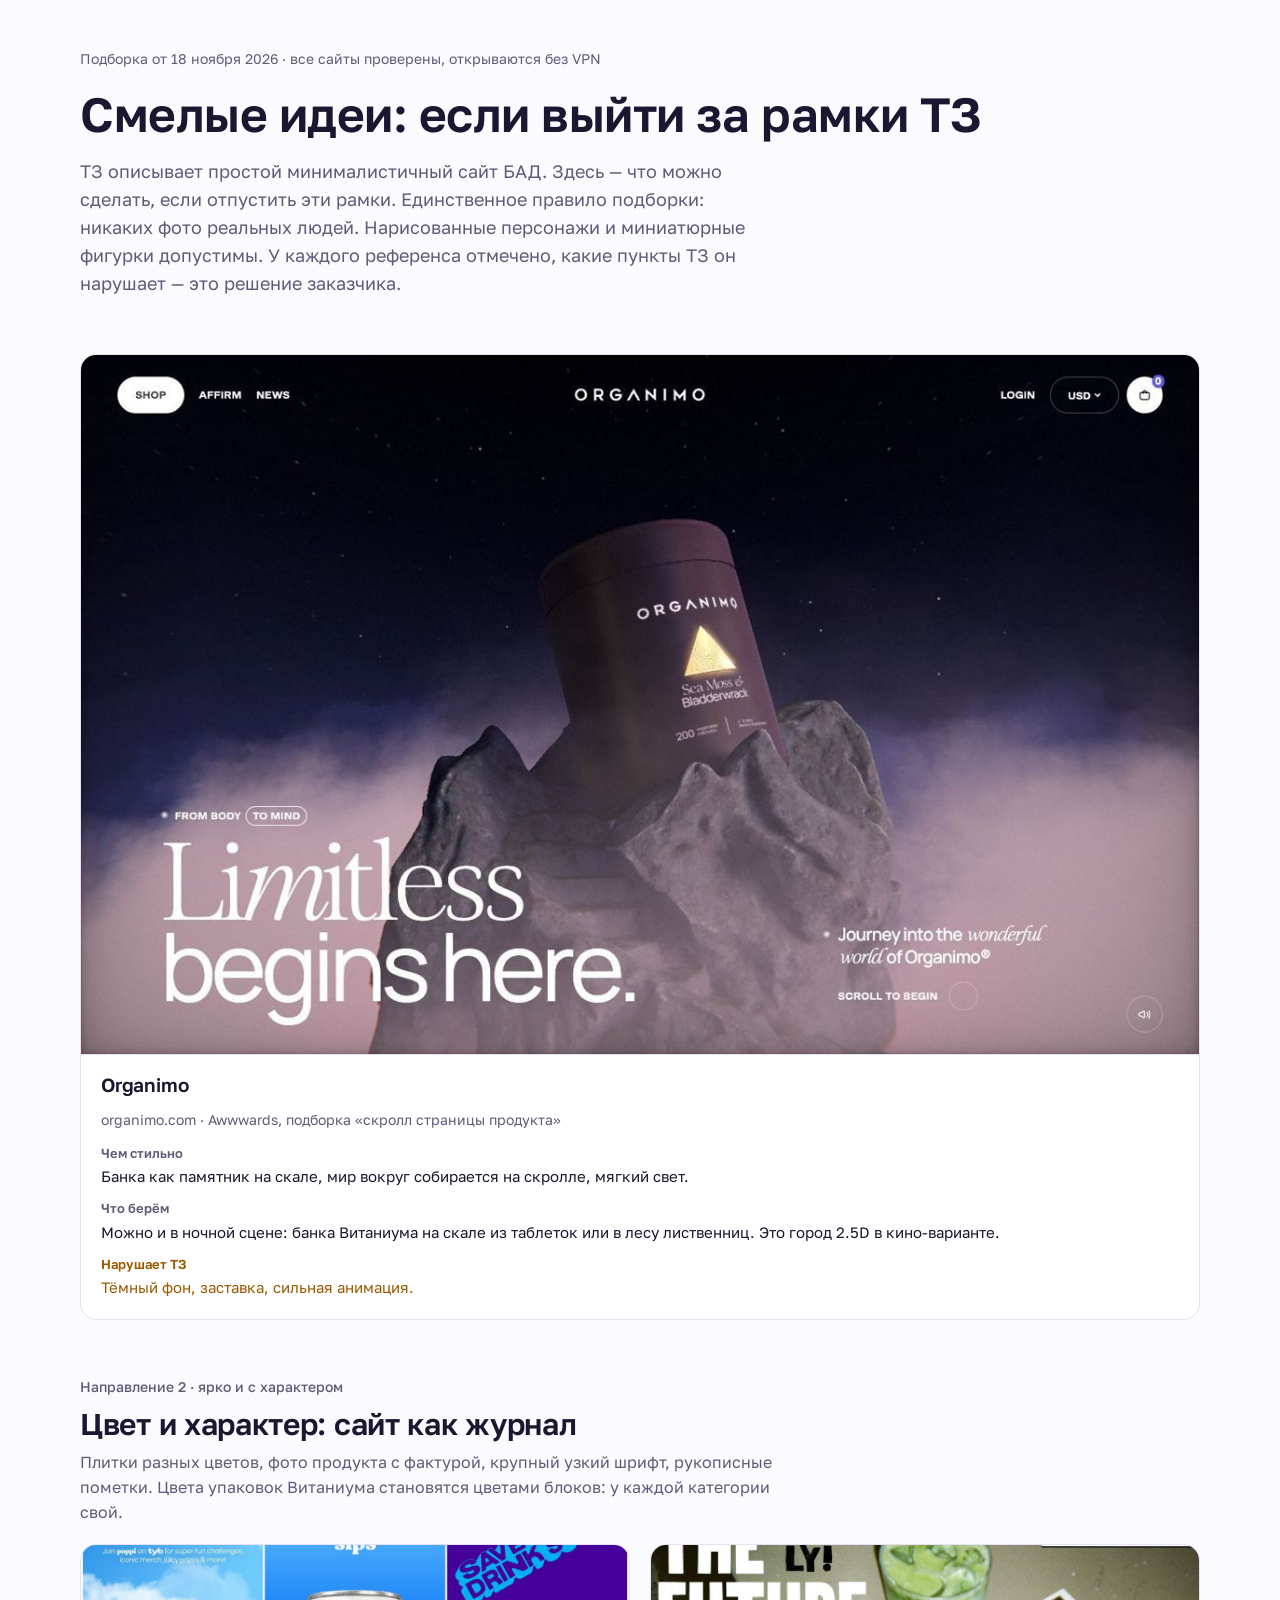
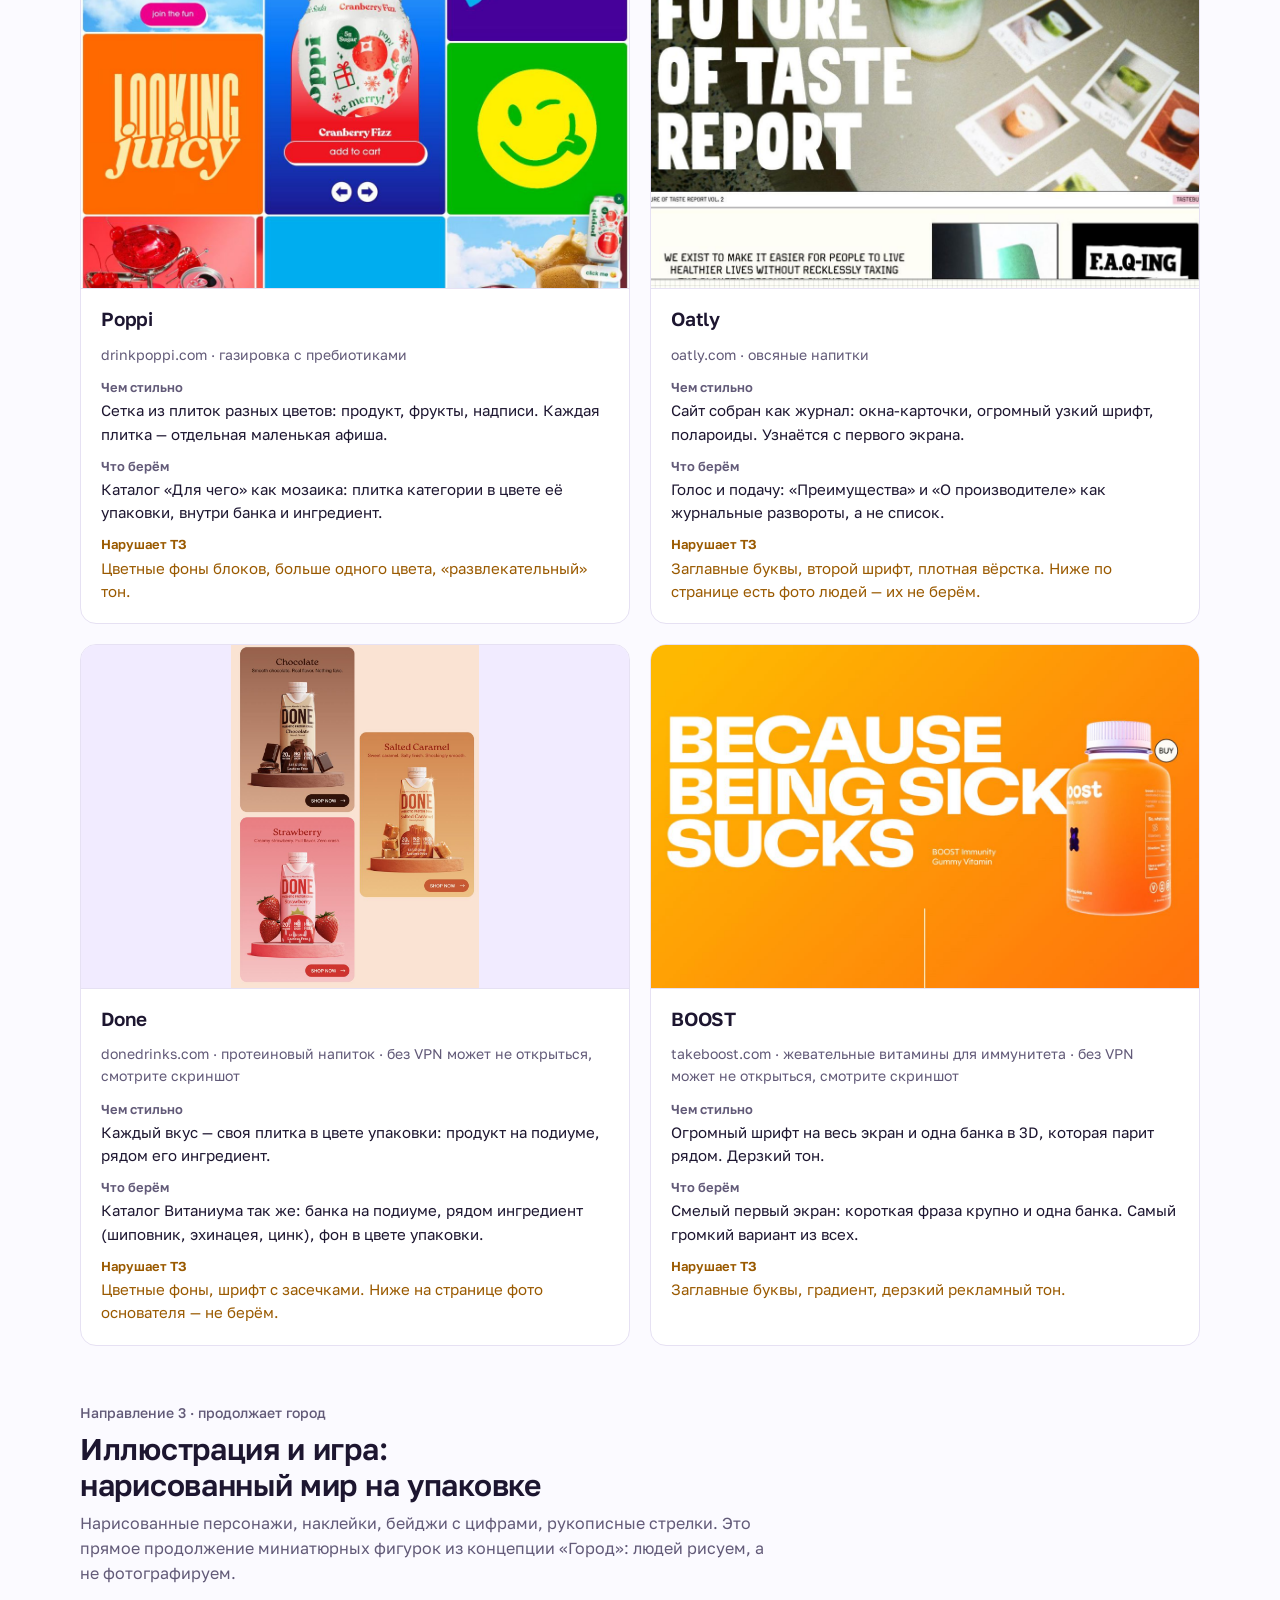
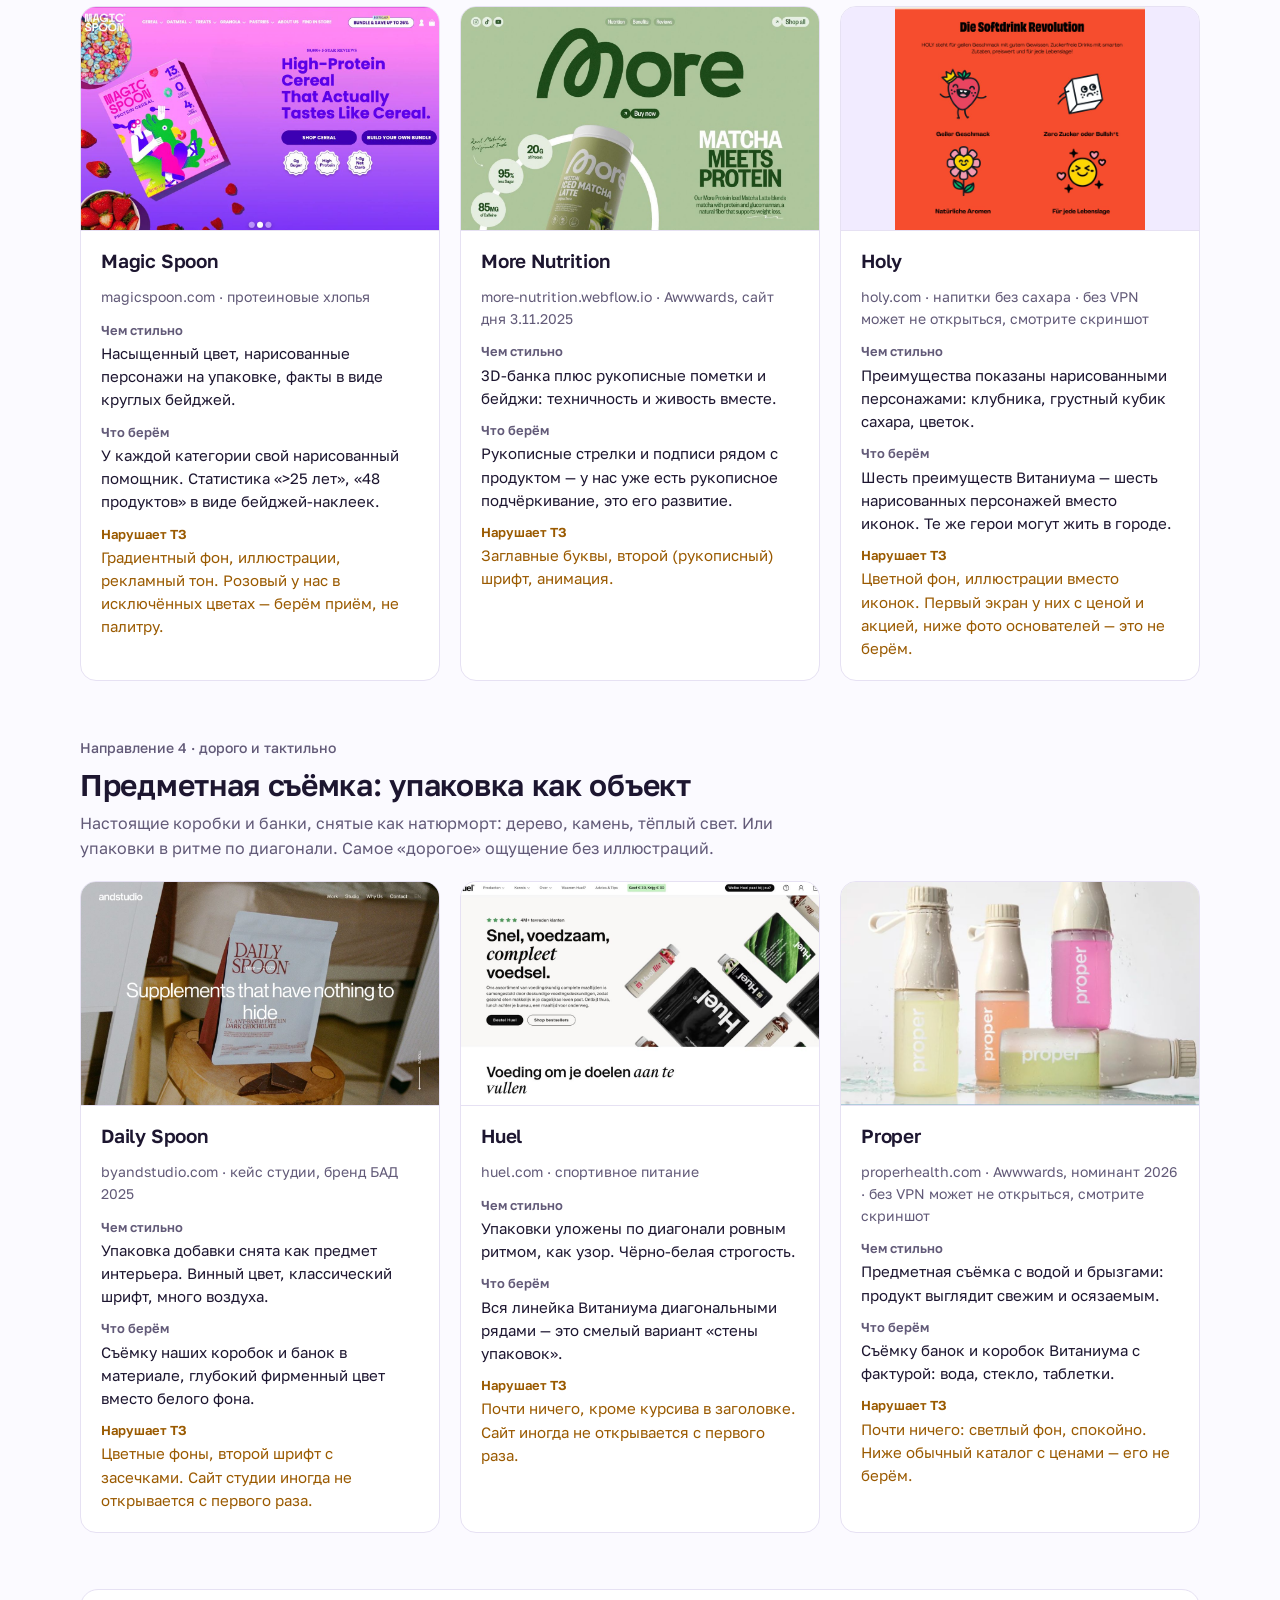
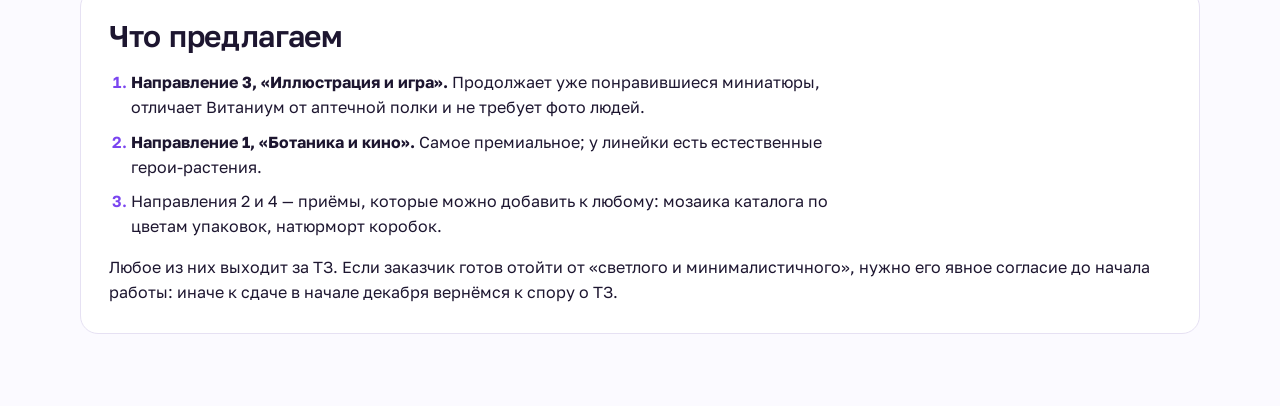
==== commit 608117e6: "Bold board: drop the direction 1 heading, keep the Organimo card Co-Authored-By: Claude Opus 5.5 <no" ====
--- a/references/bold/index.html
+++ b/references/bold/index.html
@@ -84,12 +84,7 @@
     <p class="lede">ТЗ описывает простой минималистичный сайт БАД. Здесь — что можно сделать, если отпустить эти рамки. Единственное правило подборки: никаких фото реальных людей. Нарисованные персонажи и миниатюрные фигурки допустимы. У каждого референса отмечено, какие пункты ТЗ он нарушает — это решение заказчика.</p>
   </header>
 
-  <section class="dir" aria-labelledby="t-1">
-    <div class="dir-head">
-      <p class="tag">Направление 1 · премиально</p>
-      <h2 id="t-1">Ботаника и кино: ингредиент как герой</h2>
-      <p>Крупные растения и свет как в кино, огромный заголовок на одном насыщенном цвете. У Витаниума есть готовые герои: эхинацея, лиственница (дигидрокверцетин), шиповник для витамина C.</p>
-    </div>
+  <section class="dir">
     <div class="cards">
       <article class="card">
         <img src="img/organimo.jpg" alt="Organimo: банка стоит на скале среди облаков, сиреневое небо" loading="lazy">
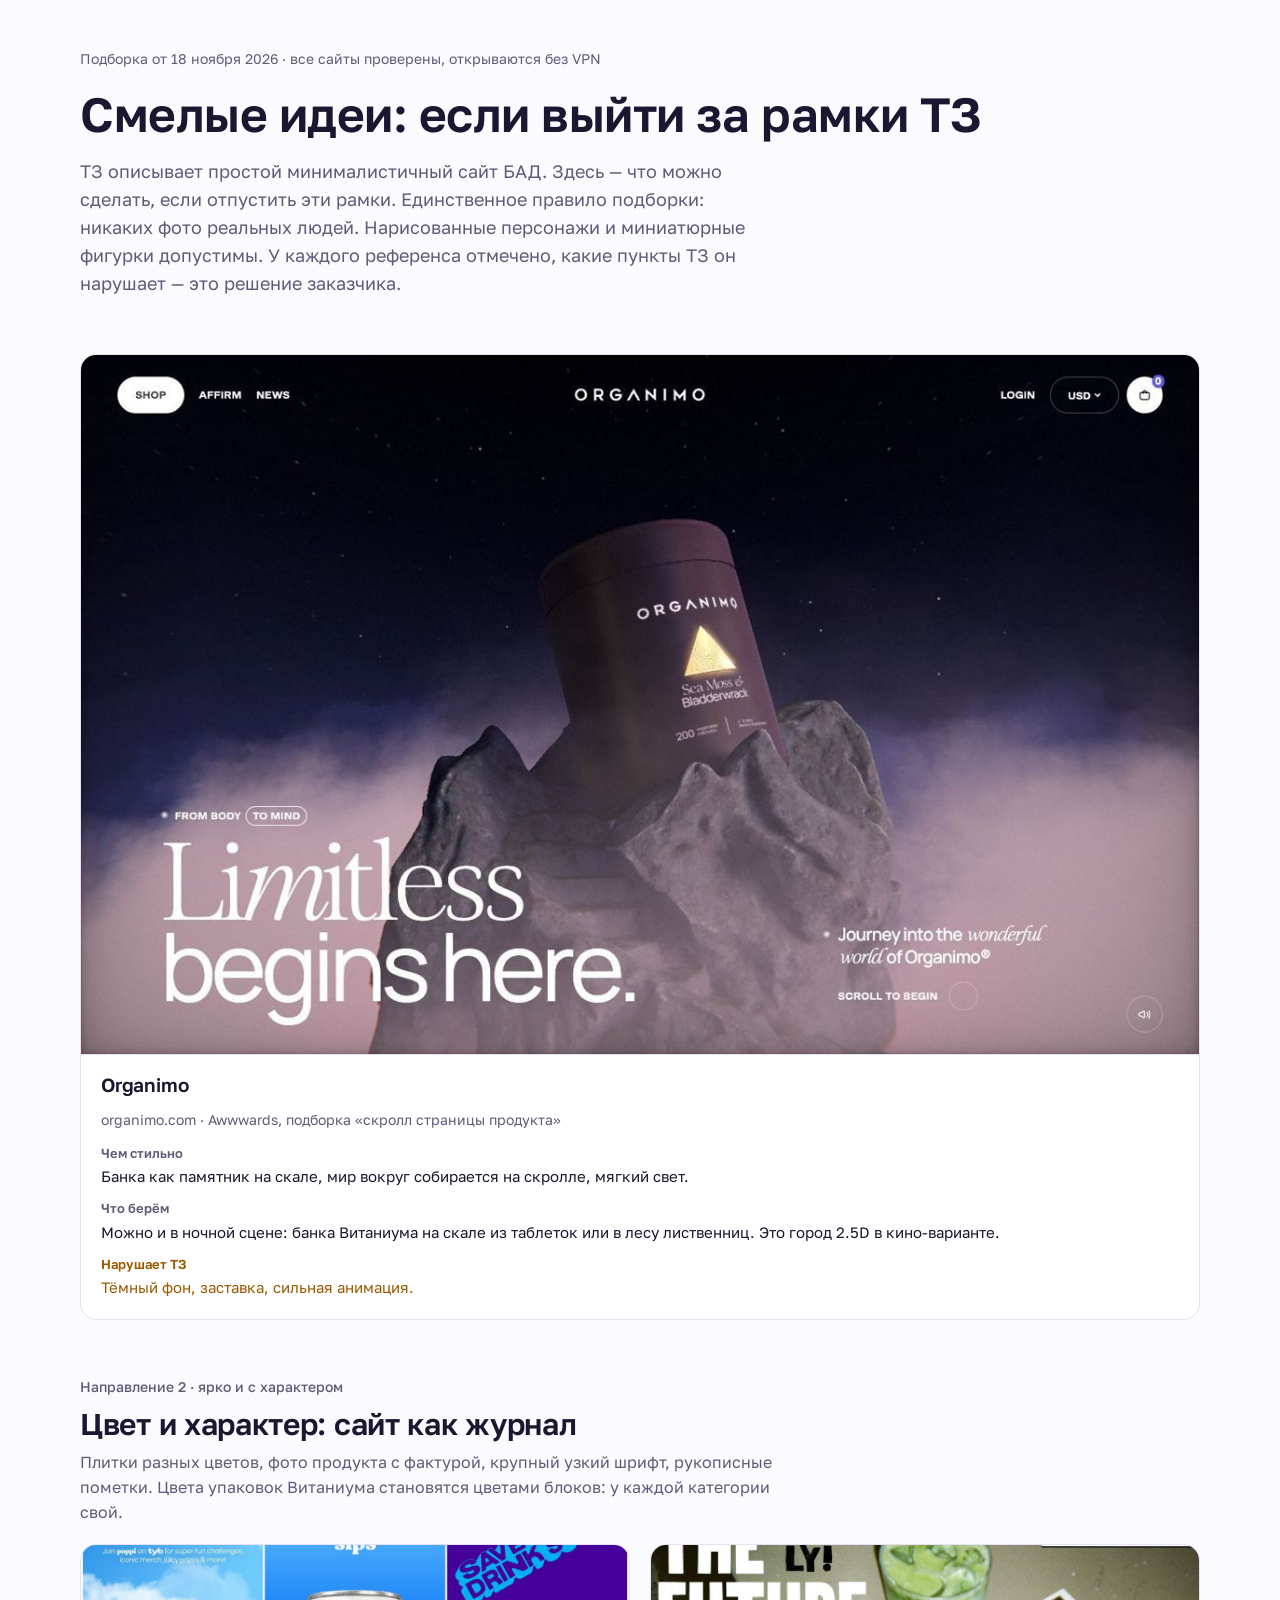
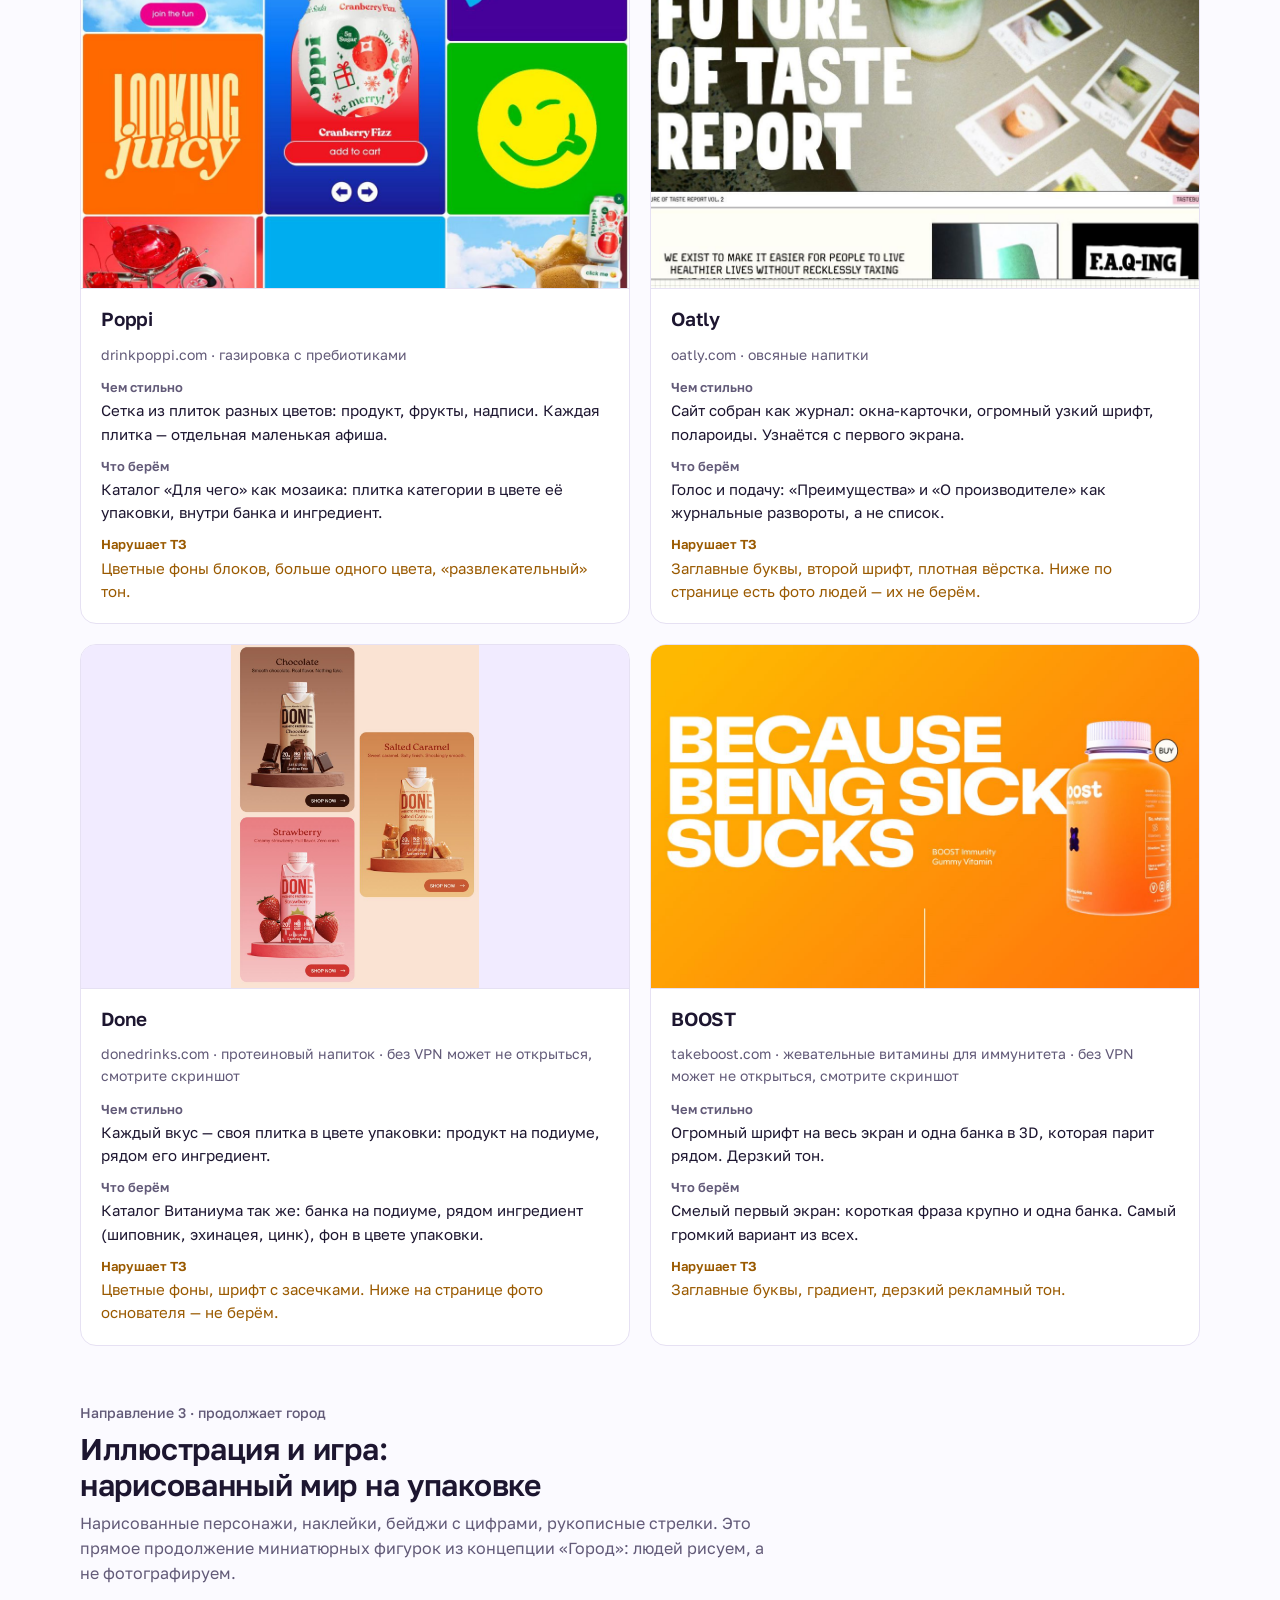
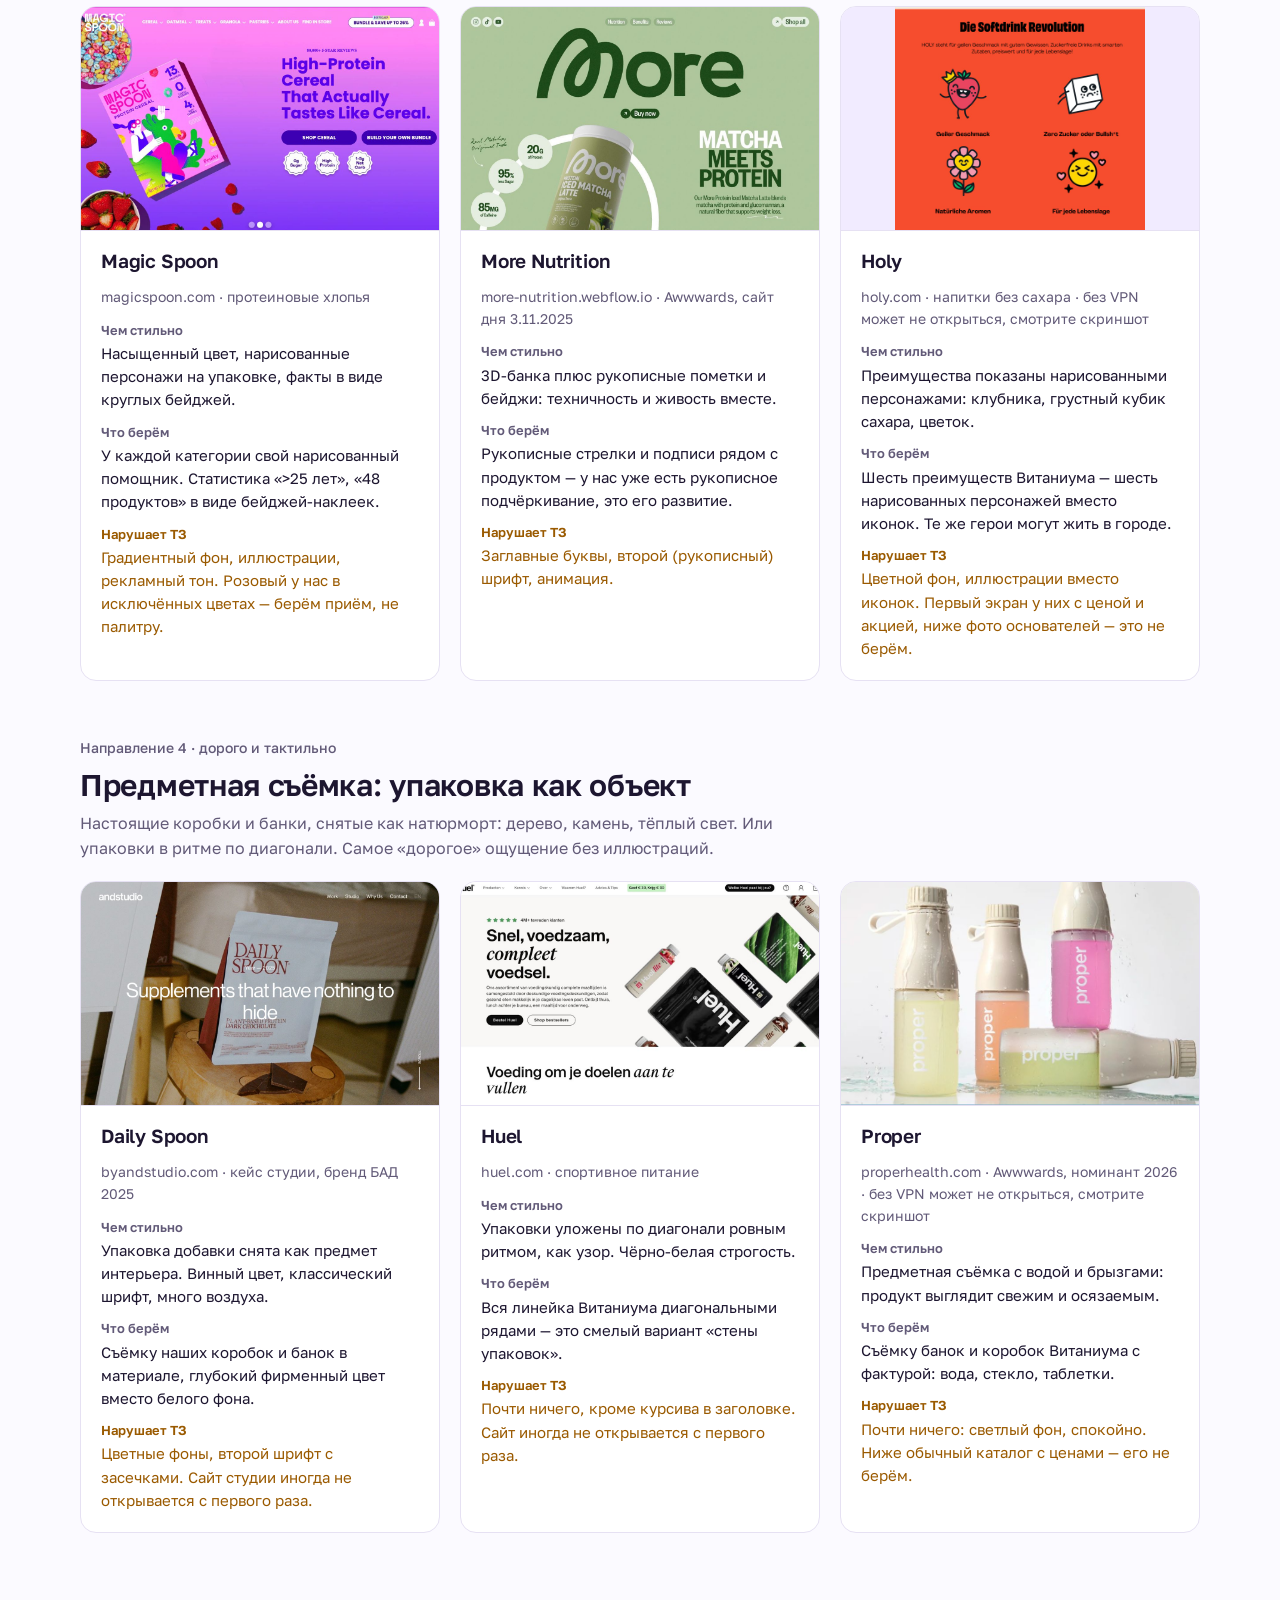
==== commit 979bd628: "Bold board: remove the recommendation block Co-Authored-By: Claude Opus 5.5 <noreply@anthropic.com>" ====
--- a/references/bold/index.html
+++ b/references/bold/index.html
@@ -251,16 +251,6 @@
     </div>
   </section>
 
-  <section class="pick" aria-labelledby="t-pick">
-    <h2 id="t-pick">Что предлагаем</h2>
-    <ol>
-      <li><b>Направление 3, «Иллюстрация и игра».</b> Продолжает уже понравившиеся миниатюры, отличает Витаниум от аптечной полки и не требует фото людей.</li>
-      <li><b>Направление 1, «Ботаника и кино».</b> Самое премиальное; у линейки есть естественные герои-растения.</li>
-      <li>Направления 2 и 4 — приёмы, которые можно добавить к любому: мозаика каталога по цветам упаковок, натюрморт коробок.</li>
-    </ol>
-    <p>Любое из них выходит за ТЗ. Если заказчик готов отойти от «светлого и минималистичного», нужно его явное согласие до начала работы: иначе к сдаче в начале декабря вернёмся к спору о ТЗ.</p>
-  </section>
-
 </div>
 </body>
 </html>
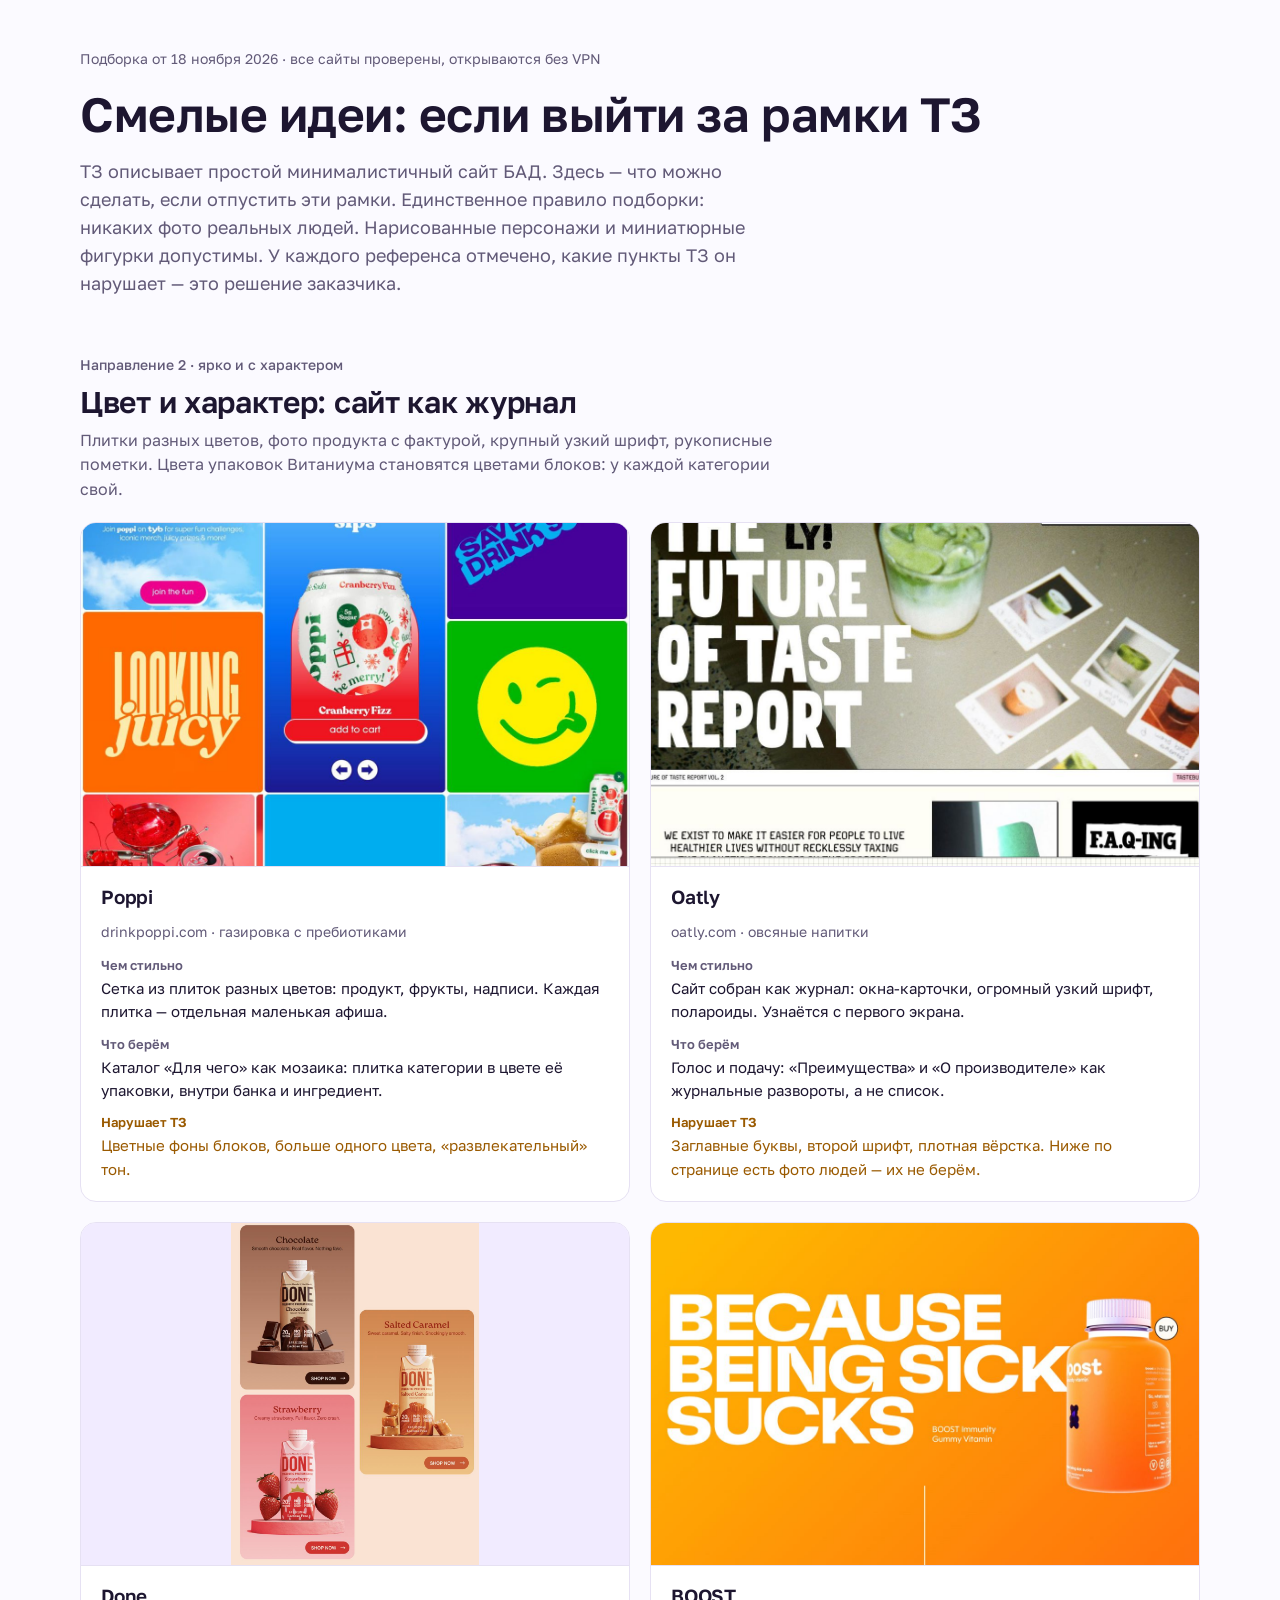
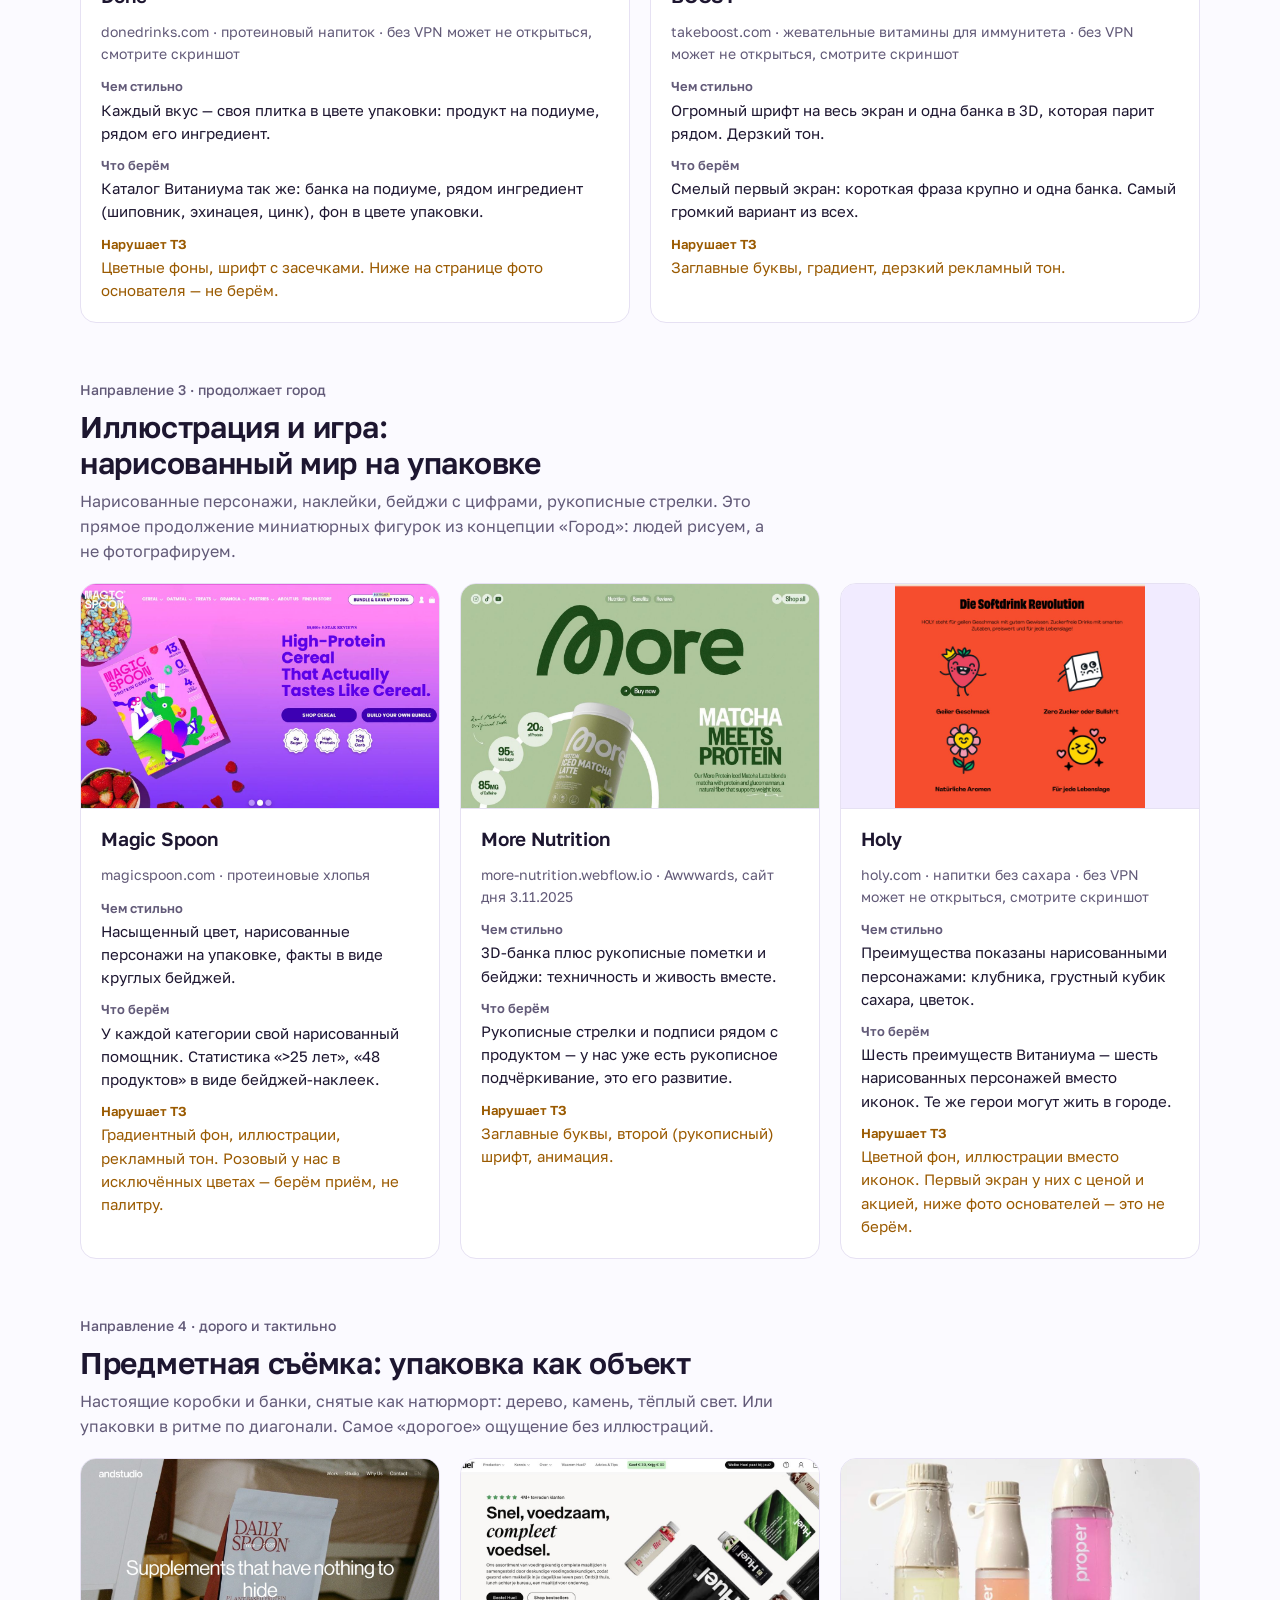
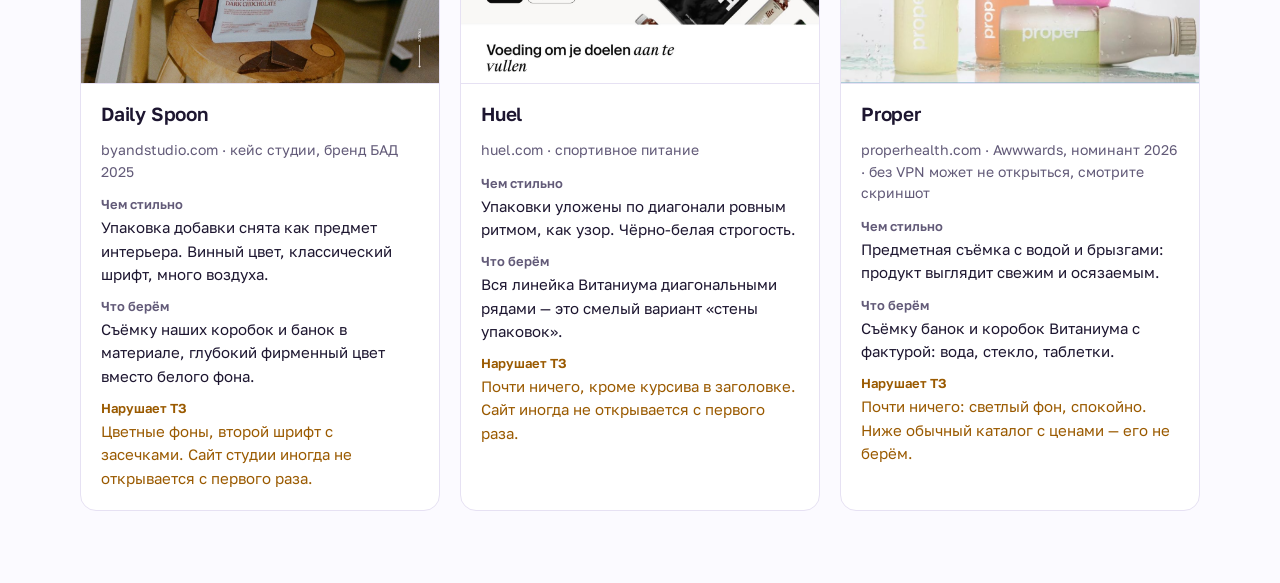
==== commit fef48608: "Bold board: remove Organimo (already in the first round) Co-Authored-By: Claude Opus 5.5 <noreply@an" ====
--- a/references/bold/index.html
+++ b/references/bold/index.html
@@ -84,23 +84,6 @@
     <p class="lede">ТЗ описывает простой минималистичный сайт БАД. Здесь — что можно сделать, если отпустить эти рамки. Единственное правило подборки: никаких фото реальных людей. Нарисованные персонажи и миниатюрные фигурки допустимы. У каждого референса отмечено, какие пункты ТЗ он нарушает — это решение заказчика.</p>
   </header>
 
-  <section class="dir">
-    <div class="cards">
-      <article class="card">
-        <img src="img/organimo.jpg" alt="Organimo: банка стоит на скале среди облаков, сиреневое небо" loading="lazy">
-        <div class="card-body">
-          <h3><a href="https://organimo.com/" target="_blank" rel="noopener">Organimo</a></h3>
-          <p class="url">organimo.com · Awwwards, подборка «скролл страницы продукта»</p>
-          <dl>
-            <div><dt>Чем стильно</dt><dd>Банка как памятник на скале, мир вокруг собирается на скролле, мягкий свет.</dd></div>
-            <div><dt>Что берём</dt><dd>Можно и в ночной сцене: банка Витаниума на скале из таблеток или в лесу лиственниц. Это город 2.5D в кино-варианте.</dd></div>
-            <div class="careful"><dt>Нарушает ТЗ</dt><dd>Тёмный фон, заставка, сильная анимация.</dd></div>
-          </dl>
-        </div>
-      </article>
-    </div>
-  </section>
-
   <section class="dir" aria-labelledby="t-2">
     <div class="dir-head">
       <p class="tag">Направление 2 · ярко и с характером</p>
